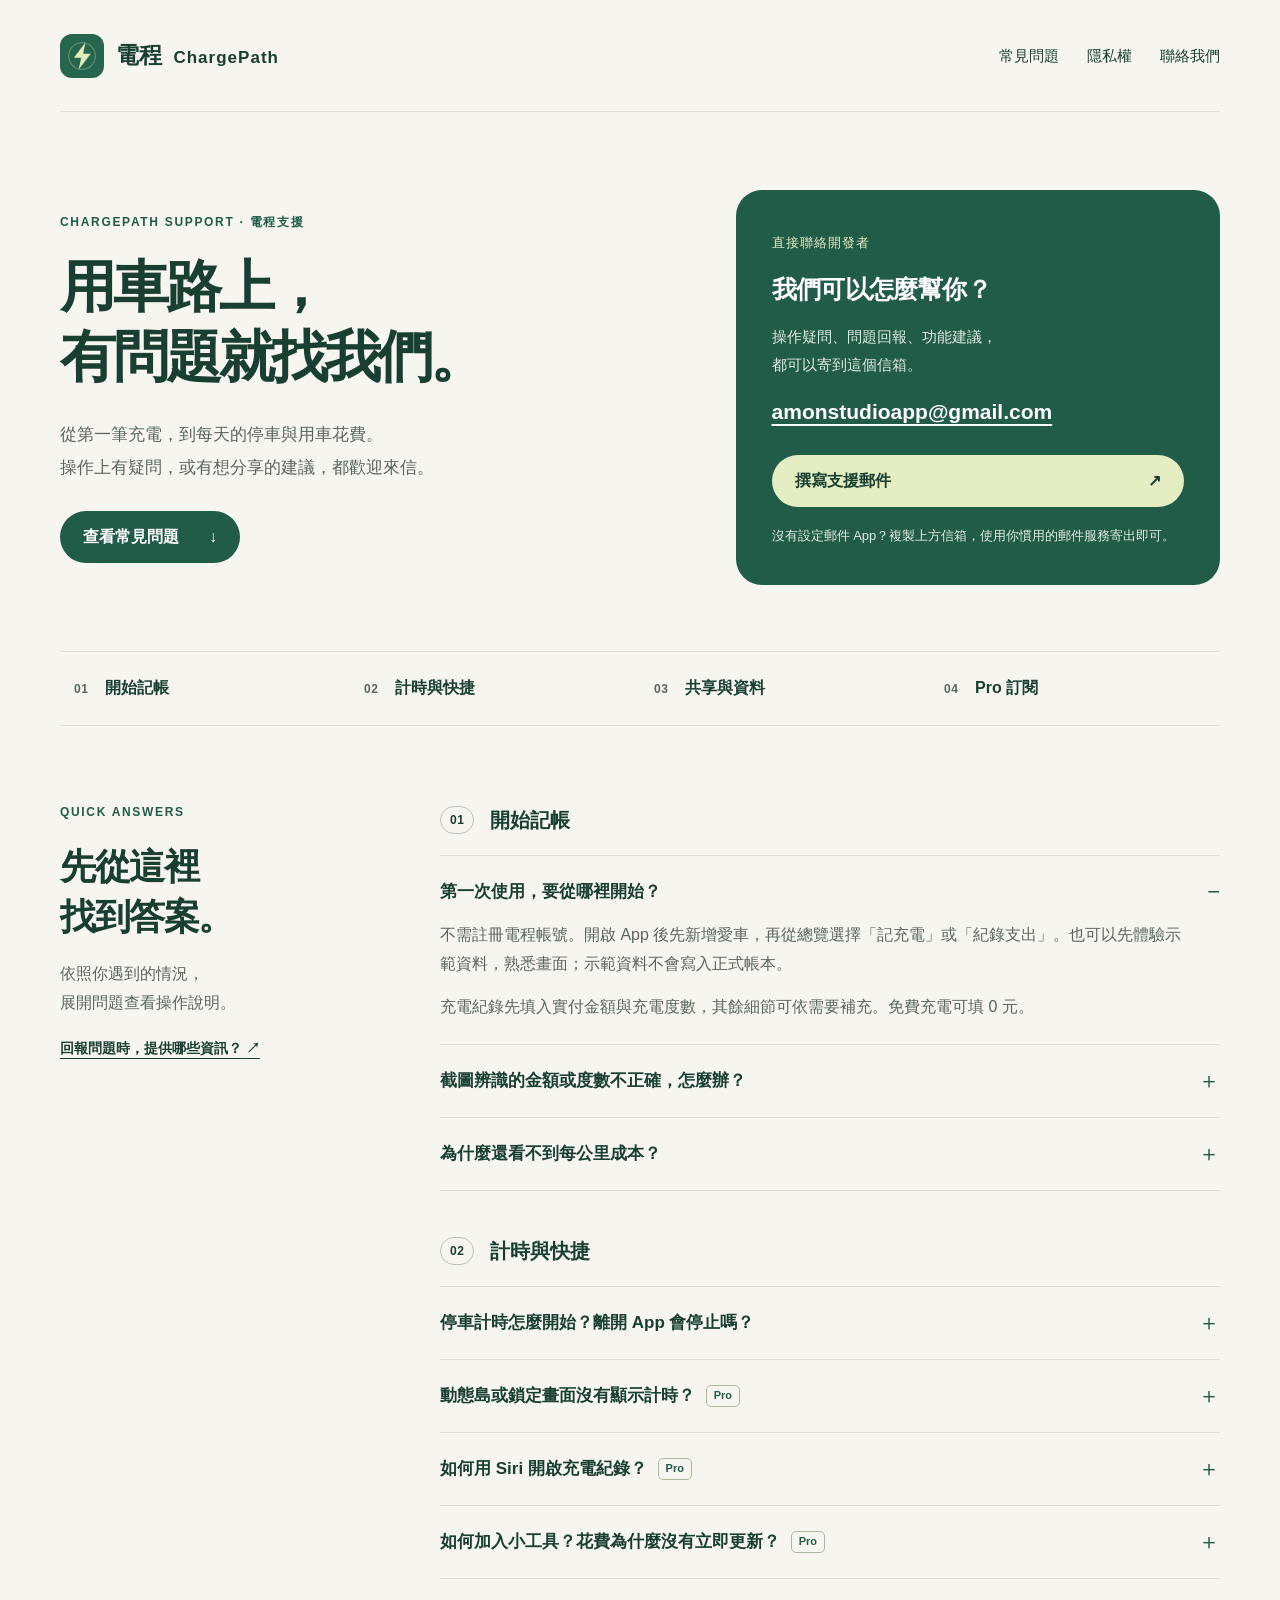
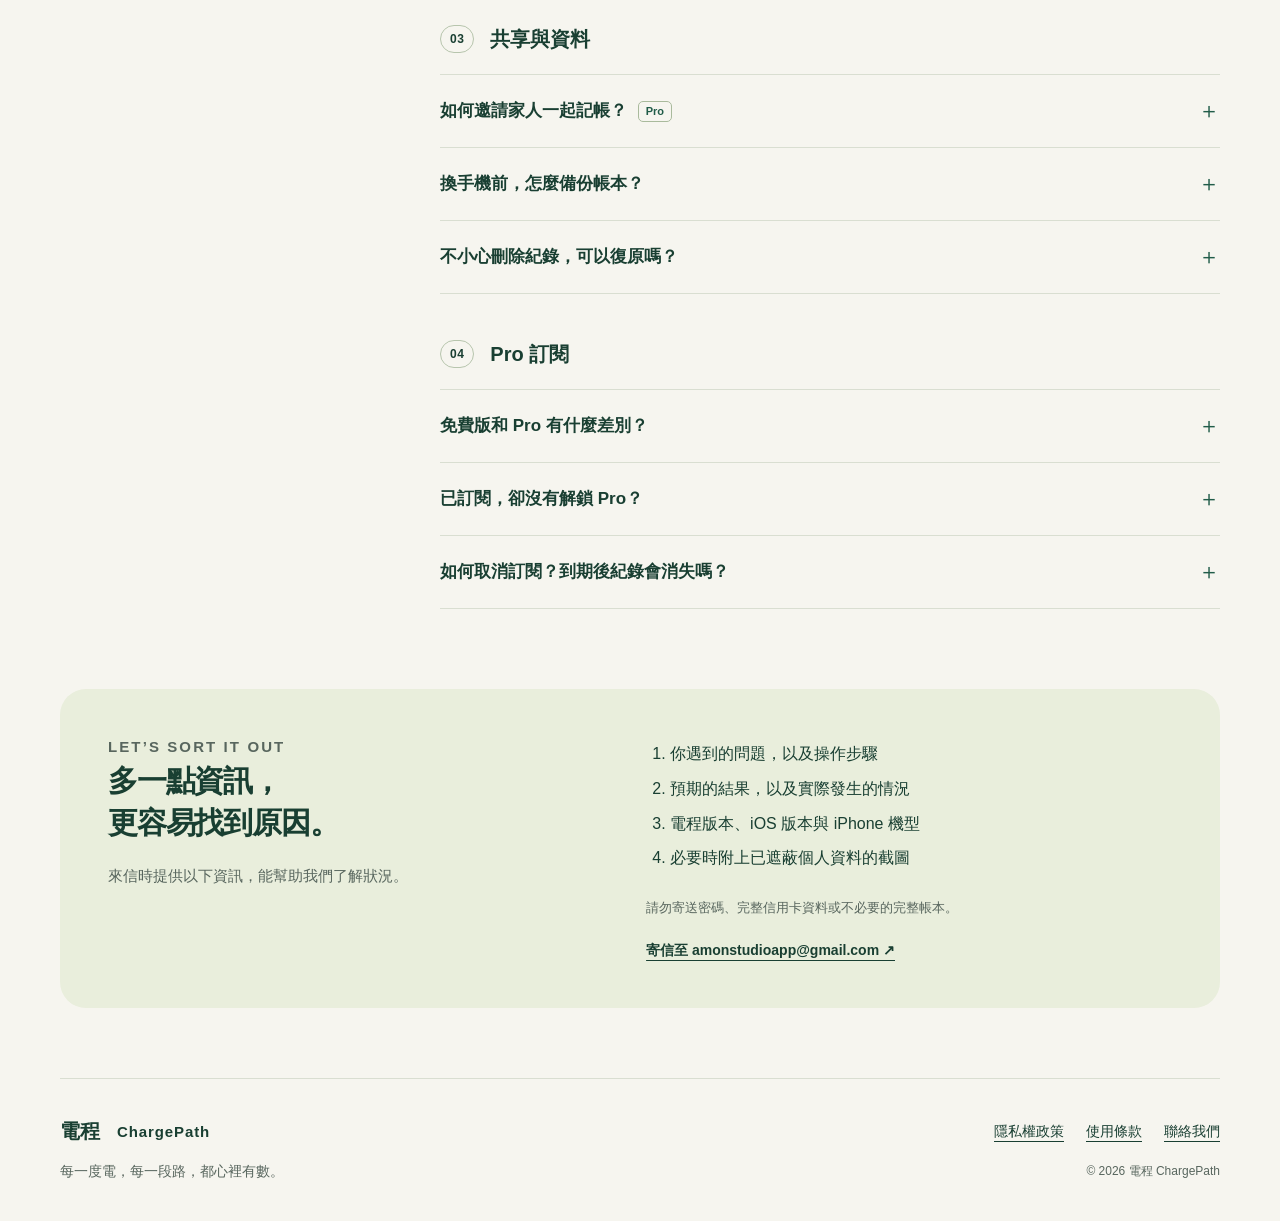
==== index.html @ ec1ba3ce "feat: add ChargePath support and privacy website" ====
<!doctype html>
<html lang="zh-Hant">
<head>
  <meta charset="utf-8">
  <meta name="viewport" content="width=device-width, initial-scale=1">
  <meta name="theme-color" content="#215c49">
  <meta name="description" content="電程 ChargePath 官方支援：充電記帳、停車計時、共同管理、Siri、小工具與 Pro 訂閱的常見問題，以及開發者聯絡方式。">
  <title>電程 ChargePath｜支援與常見問題</title>
  <link rel="icon" href="assets/app-icon.png">
  <link rel="stylesheet" href="styles.css">
</head>
<body>
  <a class="skip" href="#main">跳至主要內容</a>
  <header class="header wrap">
    <a class="brand" href="./" aria-label="電程 ChargePath 支援首頁"><img src="assets/app-icon.png" width="44" height="44" alt=""><span>電程 <span class="wordmark">ChargePath</span></span></a>
    <nav aria-label="主要導覽"><a href="#faq">常見問題</a><a href="privacy.html">隱私權</a><a href="#contact">聯絡我們</a></nav>
  </header>
  <main id="main">
    <section class="hero wrap" aria-labelledby="hero-title">
      <div class="hero-copy">
        <p class="eyebrow">CHARGEPATH SUPPORT · 電程支援</p>
        <h1 id="hero-title">用車路上，<br>有問題就找我們。</h1>
        <p class="intro">從第一筆充電，到每天的停車與用車花費。<br class="desktop-break">操作上有疑問，或有想分享的建議，都歡迎來信。</p>
        <a class="button" href="#faq">查看常見問題 <span aria-hidden="true">↓</span></a>
      </div>
      <aside class="contact-card" id="contact" aria-labelledby="contact-title">
        <span class="small-label">直接聯絡開發者</span>
        <h2 id="contact-title">我們可以怎麼幫你？</h2>
        <p>操作疑問、問題回報、功能建議，<br>都可以寄到這個信箱。</p>
        <a class="email" href="mailto:amonstudioapp@gmail.com">amonstudioapp@gmail.com</a>
        <a class="button light" href="mailto:amonstudioapp@gmail.com?subject=%E9%9B%BB%E7%A8%8B%20ChargePath%EF%BD%9C%E6%94%AF%E6%8F%B4%E8%AB%8B%E6%B1%82">撰寫支援郵件 <span aria-hidden="true">↗</span></a>
        <p class="contact-note">沒有設定郵件 App？複製上方信箱，使用你慣用的郵件服務寄出即可。</p>
      </aside>
    </section>
    <section class="topic-strip wrap" aria-label="快速尋找支援主題">
      <a href="#getting-started"><span>01</span> 開始記帳</a>
      <a href="#timers"><span>02</span> 計時與快捷</a>
      <a href="#data"><span>03</span> 共享與資料</a>
      <a href="#subscription"><span>04</span> Pro 訂閱</a>
    </section>
    <section class="help-layout wrap" id="faq" aria-labelledby="faq-title">
      <div class="help-heading">
        <p class="eyebrow">QUICK ANSWERS</p>
        <h2 id="faq-title">先從這裡<br>找到答案。</h2>
        <p>依照你遇到的情況，<br>展開問題查看操作說明。</p>
        <a class="text-link" href="#report">回報問題時，提供哪些資訊？ <span aria-hidden="true">↗</span></a>
      </div>
      <div class="faq-groups">
        <section class="faq-group" id="getting-started" aria-labelledby="start-title">
          <h3 id="start-title"><span>01</span> 開始記帳</h3>
          <details open><summary>第一次使用，要從哪裡開始？</summary><div class="answer"><p>不需註冊電程帳號。開啟 App 後先新增愛車，再從總覽選擇「記充電」或「紀錄支出」。也可以先體驗示範資料，熟悉畫面；示範資料不會寫入正式帳本。</p><p>充電紀錄先填入實付金額與充電度數，其餘細節可依需要補充。免費充電可填 0 元。</p></div></details>
          <details><summary>截圖辨識的金額或度數不正確，怎麼辦？</summary><div class="answer"><p>請使用清楚、完整，且包含日期、度數與金額的帳單截圖。辨識完成後先核對，再帶入表單；未辨識或不正確的欄位可手動補填、修改。</p><p>截圖辨識在裝置上處理，結果仍需要你確認。若偵測到與帳本不同的幣別，金額會留待手動確認，不會自動換匯。</p></div></details>
          <details><summary>為什麼還看不到每公里成本？</summary><div class="answer"><p>同一台車至少需要兩筆不同時間、有效且遞增的里程讀數。電程以這段里程差，以及起點之後至終點當下的已入帳支出計算成本。</p><p>里程倒退、同時間讀數衝突或距離為零時，會暫停該車計算。請核對里程與日期；這個數值是用車支出成本，並非車輛耗電效率。</p></div></details>
        </section>
        <section class="faq-group" id="timers" aria-labelledby="timer-title">
          <h3 id="timer-title"><span>02</span> 計時與快捷</h3>
          <details><summary>停車計時怎麼開始？離開 App 會停止嗎？</summary><div class="answer"><p>從總覽點選「停車計時」，使用已選定的車輛開始；有多台車且未選定時，先選擇車輛。若已有未結算的停車，會開啟同一筆紀錄。</p><p>返回主畫面或鎖定螢幕不會停止計時。離場時按「停止計時並結算」，確認實付金額後才入帳。費率試算供參考，請以停車場實際收費為準。</p></div></details>
          <details><summary>動態島或鎖定畫面沒有顯示計時？ <span class="badge">Pro</span></summary><div class="answer"><p>請確認 Pro 訂閱有效，並在電程「設定與備份」啟用對應的充電／停車即時動態，也確認 iOS 允許電程使用即時動態。開始計時後，離開 App 或鎖定螢幕查看。</p><p>動態島需支援的 iPhone 機型；顯示及更新受 iOS 管理。即時動態最長顯示 8 小時，之後仍可回到 App 查看與結算原紀錄。停車費試算不保證在背景即時更新。</p><p>充電計時依你操作的開始、結束時間記錄，不會自動偵測車輛是否充飽。</p></div></details>
          <details><summary>如何用 Siri 開啟充電紀錄？ <span class="badge">Pro</span></summary><div class="answer"><p>先開啟電程並新增車輛，確認 Pro 訂閱有效。可對 Siri 說：</p><p class="voice">「用電程新增充電紀錄」</p><p>系統會開啟新增充電表單，由你填入度數與費用，再確認儲存。也可以在「捷徑」App 中查看電程提供的動作。若未顯示，請先重新開啟電程及捷徑，並檢查 Siri 的 App 語言設定。</p></div></details>
          <details><summary>如何加入小工具？花費為什麼沒有立即更新？ <span class="badge">Pro</span></summary><div class="answer"><p>確認 Pro 訂閱有效，安裝並開啟電程一次後，在 iPhone 主畫面長按空白處，選擇加入小工具並搜尋「電程」。</p><p>小工具顯示所有車輛本月已入帳花費與整體預算，未完成草稿不列入。更新由 iOS 排程；若資料尚未更新，可先開啟電程確認紀錄已儲存，再回到主畫面查看。</p></div></details>
        </section>
        <section class="faq-group" id="data" aria-labelledby="data-title">
          <h3 id="data-title"><span>03</span> 共享與資料</h3>
          <details><summary>如何邀請家人一起記帳？ <span class="badge">Pro</span></summary><div class="answer"><p>在車庫選擇車輛，開啟「共同管理」，設定顯示名稱並邀請指定成員。參與者需各自具備有效 Pro 訂閱、登入各自的 iCloud 帳號並安裝電程。</p><p>共享包含所選車輛及相關充電、支出與收據。其他車輛、個人草稿與排程不會一起共享。這是電程的車輛共同管理功能，不等於 Apple 訂閱家人共享。</p><p>App 開啟時會定期同步；離線記錄在恢復連線後再同步。啟用車輛共同管理後，整份帳本的 iCloud 同步與備份會暫停，仍可匯出本機完整備份。</p></div></details>
          <details><summary>換手機前，怎麼備份帳本？</summary><div class="answer"><p>在「設定與備份」匯出完整 JSON 備份，並將檔案存到你能存取的安全位置。換機時使用完整備份還原，可保留帳本及相關附件。</p><p>CSV 適合試算表整理，不是完整換機備份。Pro 另提供 iCloud 同步與雲端備份；使用前請確認 Apple 帳號、網路及 App 內的同步狀態。</p></div></details>
          <details><summary>不小心刪除紀錄，可以復原嗎？</summary><div class="answer"><p>刪除的帳本紀錄會在「最近刪除」保留 30 天，可從設定進入並復原。已永久刪除或超過保留期限的紀錄，無法從最近刪除復原。</p><p>請先備份再移除 App。重新安裝不會自動找回只存在原裝置、且未備份的資料。</p></div></details>
        </section>
        <section class="faq-group" id="subscription" aria-labelledby="pro-title">
          <h3 id="pro-title"><span>04</span> Pro 訂閱</h3>
          <details><summary>免費版和 Pro 有什麼差別？</summary><div class="answer"><p>免費版保留第一台車記帳、本機匯出與還原。Pro 月訂閱與年訂閱解鎖相同功能：多車紀錄、共同管理、Siri 捷徑與小工具、即時動態，以及 iCloud 同步與雲端備份。</p><p>售價與方案以 App 內及 App Store 顯示為準。</p></div></details>
          <details><summary>已訂閱，卻沒有解鎖 Pro？</summary><div class="answer"><p>確認裝置的 App Store 使用原購買訂閱的 Apple 帳號，並確認網路連線。在電程 Pro 頁面選擇「回復購買」，恢復仍有效的訂閱權限。</p><p>若仍無法使用，請來信附上 App 版本、iOS 版本及錯誤畫面。請勿提供 Apple 帳號密碼或完整付款資料。</p></div></details>
          <details><summary>如何取消訂閱？到期後紀錄會消失嗎？</summary><div class="answer"><p>Pro 為自動續訂訂閱。可到 iPhone「設定 → Apple 帳號 → 訂閱項目」管理，或使用下方連結。取消續訂後，在剩餘有效期間仍可使用 Pro。</p><p>訂閱到期不會刪除本機帳本，既有資料仍可查看、匯出與還原；多車新增紀錄及其他 Pro 功能會暫停。</p><p><a href="https://apps.apple.com/account/subscriptions">管理 Apple 訂閱 ↗</a> · <a href="https://reportaproblem.apple.com/">向 Apple 提出退款申請 ↗</a></p><p>退款由 Apple 審核與處理。</p></div></details>
        </section>
      </div>
    </section>
    <section class="report wrap" id="report" aria-labelledby="report-title">
      <div><p class="eyebrow">LET’S SORT IT OUT</p><h2 id="report-title">多一點資訊，<br>更容易找到原因。</h2><p>來信時提供以下資訊，能幫助我們了解狀況。</p></div>
      <div><ol><li>你遇到的問題，以及操作步驟</li><li>預期的結果，以及實際發生的情況</li><li>電程版本、iOS 版本與 iPhone 機型</li><li>必要時附上已遮蔽個人資料的截圖</li></ol><p class="muted">請勿寄送密碼、完整信用卡資料或不必要的完整帳本。</p><a class="text-link" href="mailto:amonstudioapp@gmail.com">寄信至 amonstudioapp@gmail.com ↗</a></div>
    </section>
  </main>
  <footer class="footer wrap"><a class="brand" href="./">電程 <span class="wordmark">ChargePath</span></a><p>每一度電，每一段路，都心裡有數。</p><div><a href="privacy.html">隱私權政策</a><a href="https://www.apple.com/legal/internet-services/itunes/dev/stdeula/">使用條款</a><a href="mailto:amonstudioapp@gmail.com">聯絡我們</a></div><small>© 2026 電程 ChargePath</small></footer>
</body>
</html>
---- styles.css ----
:root{--paper:#f6f5ef;--white:#fffefa;--ink:#193f32;--green:#215c49;--muted:#58665e;--lime:#e5edc3;--line:#d9ded1;--radius:26px;color-scheme:light;font-family:-apple-system,BlinkMacSystemFont,"PingFang TC","Noto Sans TC","Microsoft JhengHei",sans-serif;color:var(--ink);background:var(--paper);font-size:16px;line-height:1.8}
*{box-sizing:border-box}html{scroll-behavior:smooth;scroll-padding-top:32px}body{margin:0}a{color:inherit;text-underline-offset:5px}a:hover{text-decoration-thickness:2px}a:focus-visible,summary:focus-visible{outline:3px solid #967000;outline-offset:5px;border-radius:4px}img{max-width:100%;height:auto}.wrap{width:min(1160px,calc(100% - 80px));margin-inline:auto}.skip{position:absolute;left:16px;top:-100px;padding:10px 18px;background:var(--ink);color:white;z-index:5}.skip:focus{top:10px}.header{display:flex;align-items:center;justify-content:space-between;gap:24px;min-height:112px;border-bottom:1px solid var(--line)}.brand{display:flex;align-items:center;gap:12px;font-size:23px;font-weight:750;text-decoration:none}.brand img{border-radius:12px}.wordmark{font-size:17px;letter-spacing:.06em;margin-left:5px}.header nav{display:flex;gap:28px;font-size:15px}.header nav a{text-decoration:none}.header nav a:hover{text-decoration:underline}.hero{display:grid;grid-template-columns:1.25fr 1fr;gap:70px;padding-top:78px;padding-bottom:66px;align-items:center}.eyebrow{font-size:12px;font-weight:750;letter-spacing:.14em;margin:0 0 18px;color:var(--green)}h1,h2,h3,p{margin-top:0}h1{font-size:clamp(40px,4.4vw,60px);letter-spacing:-.055em;line-height:1.25;margin-bottom:25px;font-weight:800}.intro{font-size:17px;line-height:1.95;color:var(--muted);margin-bottom:27px}.button{display:inline-flex;align-items:center;justify-content:space-between;gap:30px;min-height:52px;padding:11px 23px;border-radius:100px;background:var(--green);color:white;text-decoration:none;font-weight:650}.button:hover{background:#163f31}.button.light{background:var(--lime);color:var(--ink);width:100%;margin-top:24px}.button.light:hover{background:#f1f5df}.contact-card{background:var(--green);color:white;border-radius:var(--radius);padding:38px 36px;position:relative}.small-label{display:inline-block;color:var(--lime);font-size:13px;letter-spacing:.08em;margin-bottom:17px}.contact-card h2{font-size:25px;letter-spacing:-.025em;margin-bottom:14px;line-height:1.5}.contact-card p{color:#e3ebe1;line-height:1.85;font-size:15px}.email{font-size:clamp(16px,1.8vw,21px);font-weight:650;overflow-wrap:anywhere}.contact-card .contact-note{font-size:13px;line-height:1.7;margin:18px 0 0;color:#e3ebe1}.topic-strip{display:grid;grid-template-columns:repeat(4,1fr);border-block:1px solid var(--line)}.topic-strip a{padding:22px 14px;text-decoration:none;font-size:16px;font-weight:650}.topic-strip a:hover{background:#eaeddc}.topic-strip span{font-size:12px;letter-spacing:.05em;margin-right:12px;color:var(--muted)}.help-layout{display:grid;grid-template-columns:300px 1fr;gap:80px;padding-top:76px;padding-bottom:80px}.help-heading{align-self:start;position:sticky;top:35px}.help-heading h2,.report h2{font-size:36px;line-height:1.4;letter-spacing:-.04em;margin-bottom:18px}.help-heading p:not(.eyebrow){color:var(--muted)}.text-link{font-size:14px;font-weight:650}.faq-group{scroll-margin-top:32px;margin-bottom:42px}.faq-group:last-child{margin-bottom:0}.faq-group h3{display:flex;align-items:center;gap:16px;font-size:20px;margin-bottom:17px}.faq-group h3>span{font-size:12px;border:1px solid #b7c5ad;border-radius:100px;padding:0 9px;line-height:26px;letter-spacing:.04em}details{border-top:1px solid var(--line)}details:last-child{border-bottom:1px solid var(--line)}summary{position:relative;cursor:pointer;list-style:none;padding:22px 38px 22px 0;font-weight:650;font-size:17px;line-height:1.65}summary::-webkit-details-marker{display:none}summary::after{content:"＋";position:absolute;right:0;top:22px;font-size:22px;font-weight:400;color:var(--green);line-height:1.3}details[open]>summary::after{content:"−"}details[open]>summary{padding-bottom:15px}.answer{padding:0 24px 22px 0;font-size:16px;color:var(--muted)}.answer p{margin-bottom:14px}.answer p:last-child{margin-bottom:0}.answer a{color:var(--green)}.badge{display:inline-block;vertical-align:middle;font-size:11px;font-weight:750;line-height:1.6;padding:1px 7px;border:1px solid #a9ba9c;border-radius:5px;margin-left:6px;color:var(--green)}.voice{color:var(--green);font-weight:700;background:var(--lime);padding:12px 18px;border-radius:12px}.report{background:#e9eedc;border-radius:var(--radius);padding:44px 48px;display:grid;grid-template-columns:1fr 1.1fr;gap:60px;margin-bottom:70px}.report h2{font-size:30px}.report p{font-size:15px;color:var(--muted);margin-bottom:0}.report ol{margin:4px 0 20px;padding-left:24px}.report li{padding:3px 0}.report .muted{font-size:13px;margin-bottom:16px}.footer{border-top:1px solid var(--line);padding-top:34px;padding-bottom:36px;display:grid;grid-template-columns:1fr auto;align-items:center;gap:10px 24px}.footer .brand{font-size:20px}.footer .wordmark{font-size:15px}.footer p{grid-row:2;font-size:14px;color:var(--muted);margin:0}.footer div{grid-column:2;grid-row:1;display:flex;gap:22px;font-size:14px}.footer small{grid-column:2;grid-row:2;text-align:right;color:var(--muted);font-size:12px}.policy{max-width:820px;padding-top:58px;padding-bottom:70px}.policy h1{font-size:44px;margin-bottom:16px}.policy .lead{font-size:19px}.policy h2{font-size:23px;margin:36px 0 12px}.policy p{color:var(--muted);margin-bottom:14px}.policy a{color:var(--green)}.policy .policy-note{padding:22px 26px;border-radius:18px;background:#e9eedc;margin:28px 0}.policy .back{display:inline-block;margin-bottom:30px;font-size:14px}
.contact-card a:focus-visible{outline-color:var(--lime)}
@media(min-width:1500px){.hero{padding-top:95px;padding-bottom:85px}}
@media(max-width:960px){.wrap{width:calc(100% - 48px)}.hero{gap:30px;grid-template-columns:1.1fr 1fr;padding-top:50px}.contact-card{padding:30px 25px}.help-layout{grid-template-columns:230px 1fr;gap:32px}.report{gap:30px;padding:32px}.header nav{gap:20px}.wordmark{font-size:15px}.help-heading h2{font-size:30px}}
@media(max-width:700px){.wrap{width:calc(100% - 40px)}.header{min-height:100px;align-items:flex-start;justify-content:center;flex-direction:column;gap:13px;padding-block:20px}.brand{font-size:22px}.brand img{width:36px;height:36px}.header nav{width:100%;justify-content:space-between;gap:15px;font-size:14px}.hero{grid-template-columns:1fr;gap:30px;padding-top:36px;padding-bottom:35px}h1{font-size:43px}.eyebrow{font-size:11px;letter-spacing:.11em}.intro{font-size:16px}.desktop-break{display:none}.contact-card{padding:28px}.contact-card h2{font-size:25px}.email{font-size:20px}.topic-strip{grid-template-columns:1fr 1fr}.topic-strip a{padding:16px 7px;font-size:14px}.topic-strip a:nth-child(-n+2){border-bottom:1px solid var(--line)}.topic-strip span{margin-right:8px}.help-layout{grid-template-columns:1fr;gap:30px;padding-top:42px;padding-bottom:35px}.help-heading{position:static}.help-heading h2 br{display:none}.help-heading h2{font-size:30px;margin-bottom:12px}.help-heading p br{display:none}.help-heading p:not(.eyebrow){margin-bottom:10px}.faq-group{margin-bottom:30px}summary{font-size:16px;padding-block:19px}.answer{padding-right:5px}.report{grid-template-columns:1fr;gap:18px;padding:26px;margin-bottom:36px}.report h2{font-size:28px}.report h2 br{display:none}.footer{grid-template-columns:1fr;gap:14px}.footer p,.footer div,.footer small{grid-column:1;grid-row:auto;text-align:left}.footer div{flex-wrap:wrap;gap:14px 22px}.policy{padding-top:32px;padding-bottom:40px}.policy h1{font-size:36px}}
@media(prefers-reduced-motion:reduce){html{scroll-behavior:auto}}
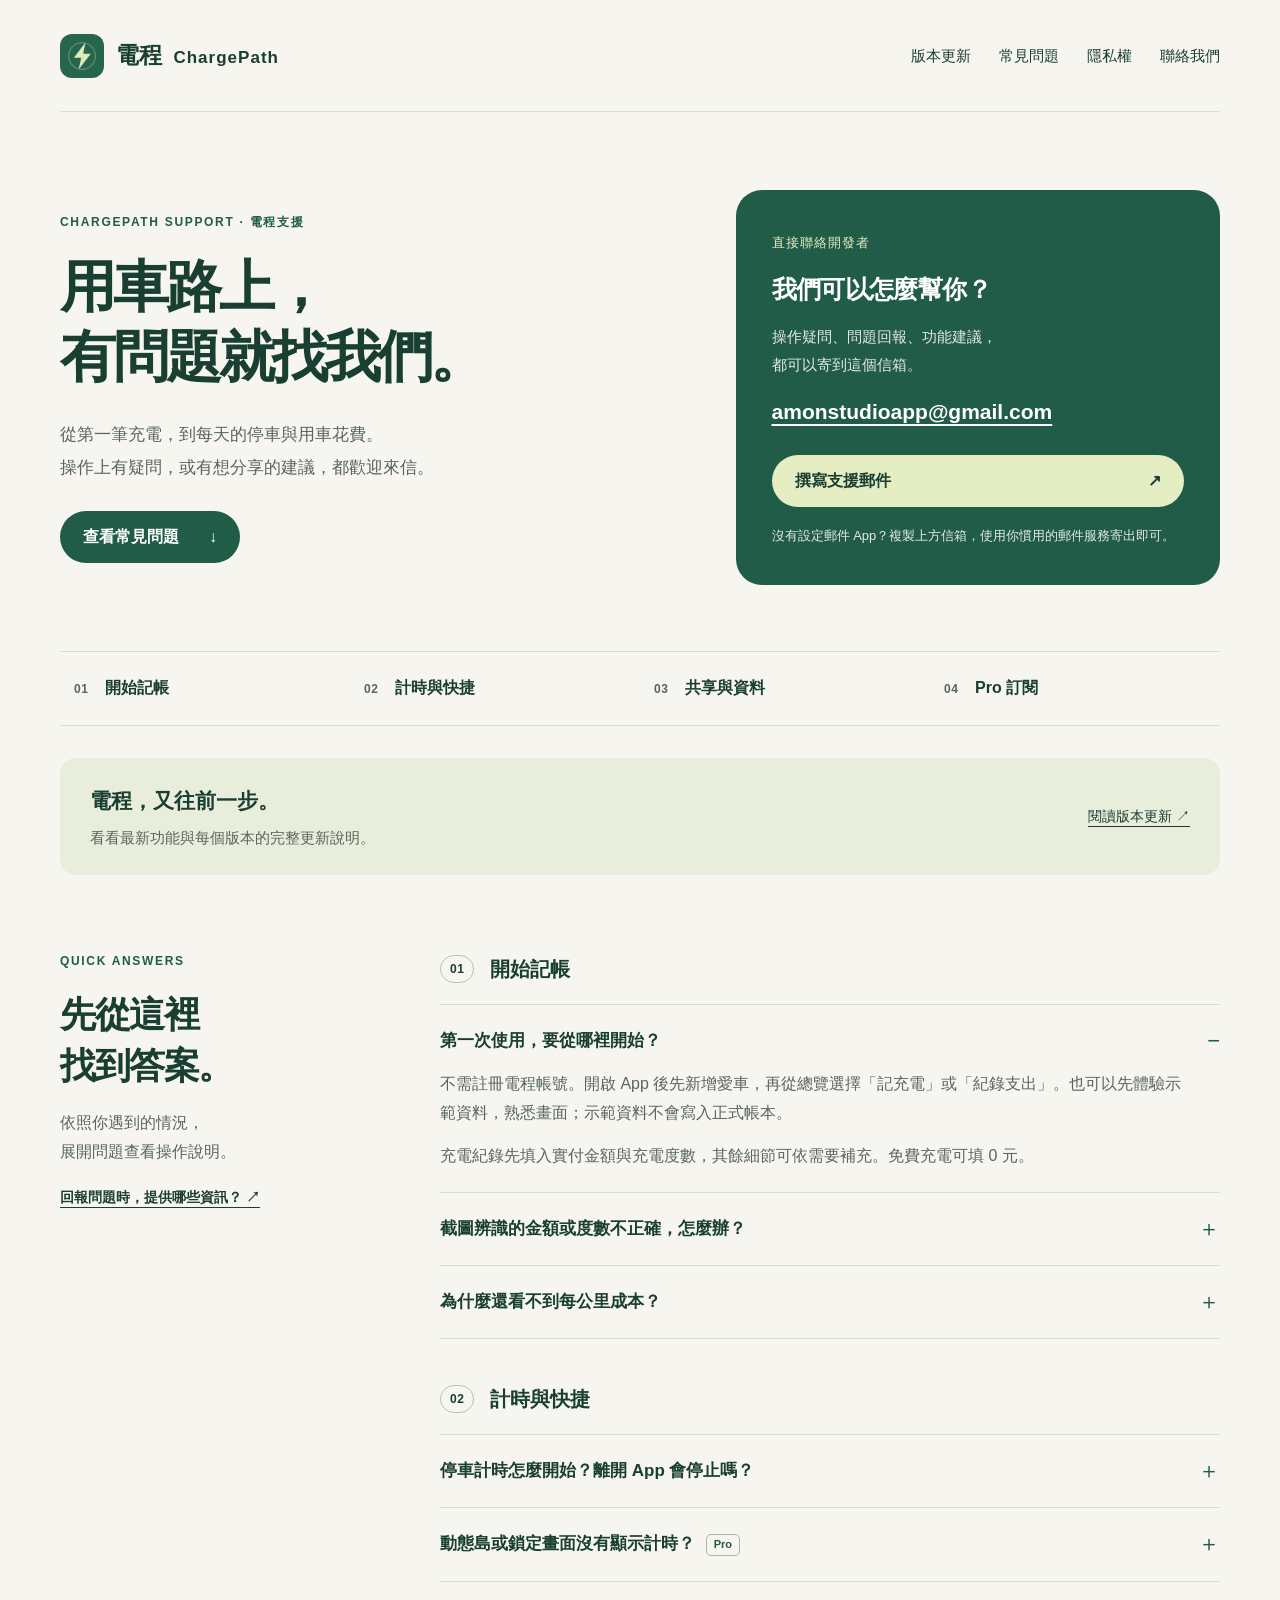
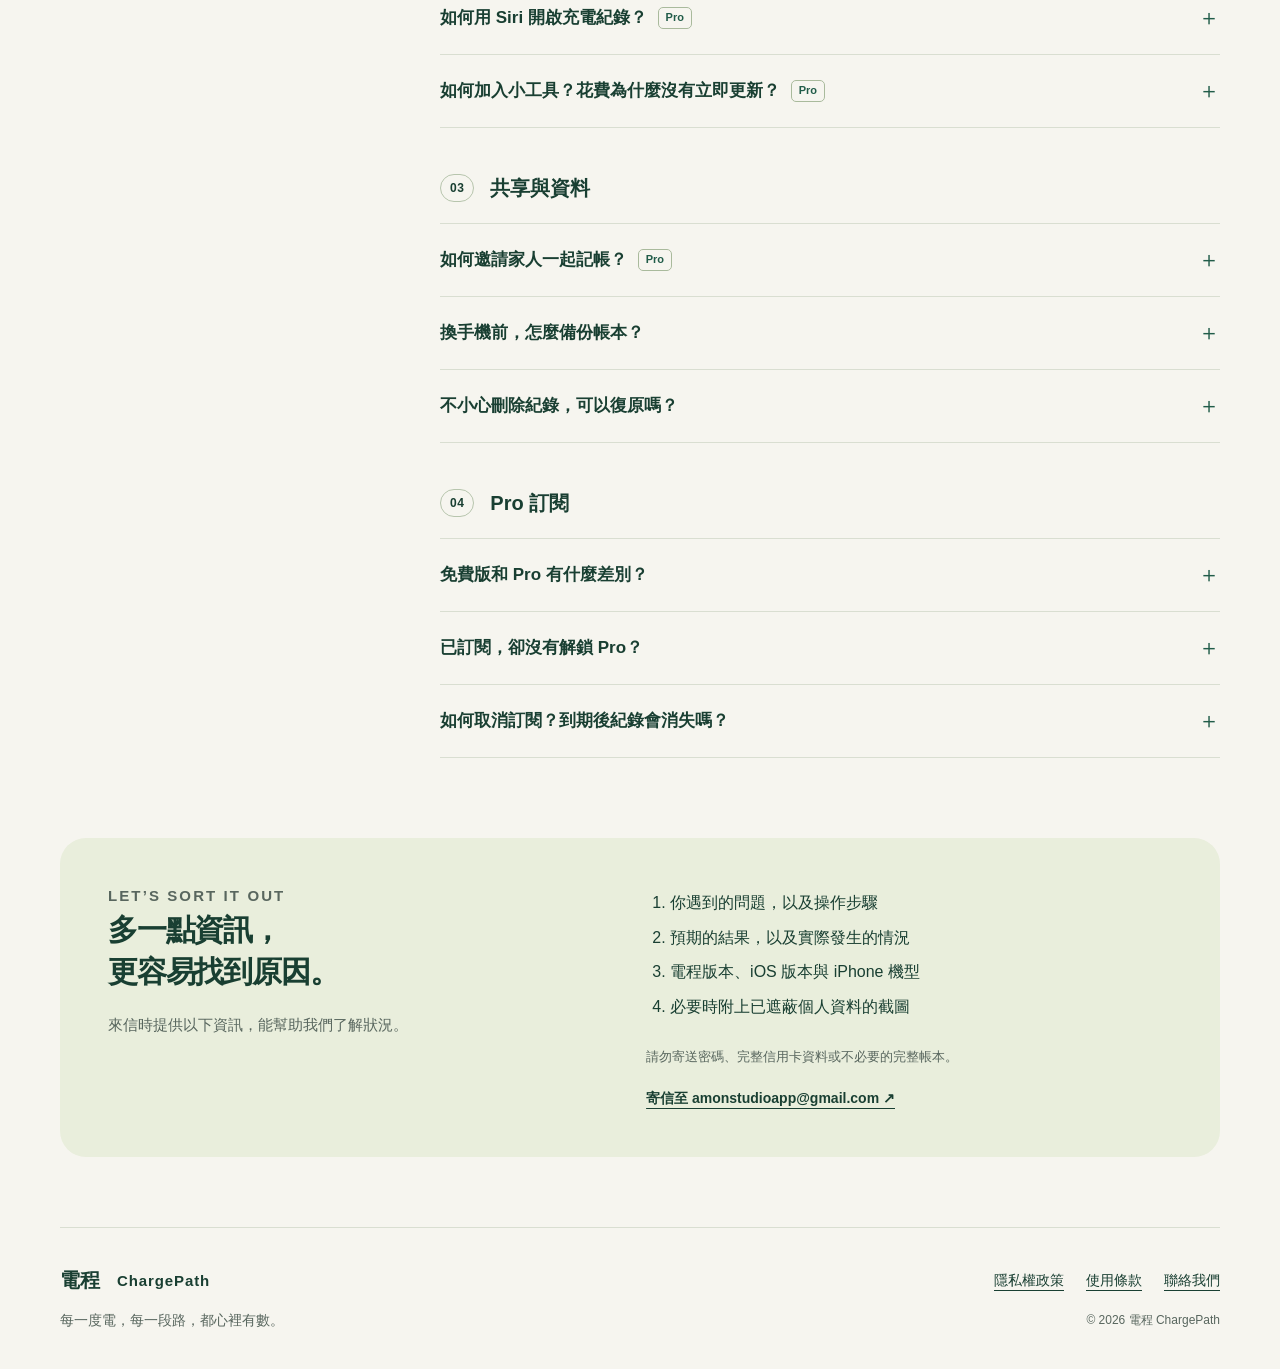
==== commit 63997c1b: "feat: publish versioned ChargePath updates with App Store sync" ====
--- a/index.html
+++ b/index.html
@@ -8,12 +8,13 @@
   <title>電程 ChargePath｜支援與常見問題</title>
   <link rel="icon" href="assets/app-icon.png">
   <link rel="stylesheet" href="styles.css">
+  <link rel="stylesheet" href="updates.css">
 </head>
 <body>
   <a class="skip" href="#main">跳至主要內容</a>
   <header class="header wrap">
     <a class="brand" href="./" aria-label="電程 ChargePath 支援首頁"><img src="assets/app-icon.png" width="44" height="44" alt=""><span>電程 <span class="wordmark">ChargePath</span></span></a>
-    <nav aria-label="主要導覽"><a href="#faq">常見問題</a><a href="privacy.html">隱私權</a><a href="#contact">聯絡我們</a></nav>
+    <nav aria-label="主要導覽"><a href="updates/">版本更新</a><a href="#faq">常見問題</a><a href="privacy.html">隱私權</a><a href="#contact">聯絡我們</a></nav>
   </header>
   <main id="main">
     <section class="hero wrap" aria-labelledby="hero-title">
@@ -38,6 +39,7 @@
       <a href="#data"><span>03</span> 共享與資料</a>
       <a href="#subscription"><span>04</span> Pro 訂閱</a>
     </section>
+    <aside class="updates-teaser wrap"><div><h2>電程，又往前一步。</h2><p>看看最新功能與每個版本的完整更新說明。</p></div><a href="updates/">閱讀版本更新 ↗</a></aside>
     <section class="help-layout wrap" id="faq" aria-labelledby="faq-title">
       <div class="help-heading">
         <p class="eyebrow">QUICK ANSWERS</p>
--- a/updates.css
+++ b/updates.css
@@ -0,0 +1,112 @@
+.updates-page { --display: "Songti TC", "Noto Serif TC", "PMingLiU", serif; }
+.updates-page .header nav a[aria-current="page"] { color: var(--green); text-decoration: underline; text-decoration-thickness: 2px; text-underline-offset: 9px; }
+.journal-intro { display: grid; grid-template-columns: 1.4fr 1fr; gap: 80px; align-items: end; padding: 84px 0 68px; }
+.journal-intro h1 { font-family: var(--display); font-size: clamp(42px, 5vw, 68px); font-weight: 600; line-height: 1.4; letter-spacing: .035em; margin: 0; }
+.journal-letter { padding: 0 0 9px 36px; border-left: 1px solid var(--line); color: var(--muted); font-size: 16px; }
+.journal-letter p { margin-bottom: 13px; }
+.journal-letter .text-link { display: inline-block; margin-top: 12px; color: var(--green); }
+.latest-release { display: grid; grid-template-columns: 35% 65%; border: 1px solid var(--line); border-radius: 4px; overflow: hidden; background: var(--white); }
+.release-edition { position: relative; isolation: isolate; overflow: hidden; display: flex; flex-direction: column; justify-content: space-between; min-height: 330px; padding: 30px 36px; background: var(--green); color: var(--white); }
+.release-edition::before, .release-edition::after { content: ""; position: absolute; width: 330px; height: 330px; border: 1px solid #ffffff24; border-radius: 50%; right: -175px; top: -160px; z-index: -1; }
+.release-edition::after { width: 440px; height: 440px; right: -230px; top: -215px; }
+.edition-label { align-self: flex-start; border: 1px solid #bcd0b780; border-radius: 99px; padding: 3px 13px; color: var(--lime); font-size: 12px; letter-spacing: .08em; }
+.edition-caption { display: block; font-size: 11px; letter-spacing: .22em; color: var(--lime); }
+.edition-number { font-size: clamp(46px, 6vw, 76px); font-weight: 300; letter-spacing: -.04em; line-height: 1.15; margin: 12px 0; overflow-wrap: anywhere; }
+.edition-date { font-size: 13px; color: #e3ebe1; }
+.latest-copy { padding: 44px 50px; align-self: center; }
+.latest-copy h2 { font-family: var(--display); font-weight: 600; font-size: clamp(26px, 2.8vw, 36px); line-height: 1.6; letter-spacing: .02em; margin-bottom: 15px; }
+.latest-summary { color: var(--muted); font-size: 16px; margin-bottom: 26px; }
+.latest-copy .button { font-size: 14px; }
+.highlights { display: grid; grid-template-columns: repeat(3, minmax(0, 1fr)); gap: 36px; }
+.highlights:empty { display: none; }
+.latest-highlights { padding: 37px 0 46px; }
+.highlight { min-width: 0; }
+.highlight-number { font-size: 12px; color: var(--green); letter-spacing: .08em; display: block; margin-bottom: 12px; }
+.highlight h3 { font-size: 18px; font-weight: 650; margin-bottom: 9px; }
+.highlight p { font-size: 15px; line-height: 1.85; color: var(--muted); margin: 0; }
+.release-archive { padding-top: 36px; }
+.section-heading { display: flex; gap: 20px; justify-content: space-between; align-items: center; padding-bottom: 26px; }
+.section-heading h2 { font-family: var(--display); font-size: 29px; font-weight: 600; letter-spacing: .03em; margin: 0; }
+.feed-link { font-size: 13px; color: var(--muted); white-space: nowrap; }
+.release-row { display: grid; grid-template-columns: 155px 1fr 108px; gap: 32px; align-items: start; border-top: 1px solid var(--line); padding: 30px 0; }
+.release-row:last-child { border-bottom: 1px solid var(--line); }
+.release-stamp { display: flex; flex-direction: column; gap: 9px; padding-top: 4px; }
+.version { font-size: 12px; font-weight: 700; letter-spacing: .065em; color: var(--green); }
+.release-stamp time { font-size: 12px; color: var(--muted); }
+.release-row h2 { font-size: 20px; line-height: 1.6; margin-bottom: 10px; font-weight: 600; }
+.release-row h2 a { text-decoration: none; }
+.release-row h2 a:hover { text-decoration: underline; }
+.release-row p { font-size: 15px; color: var(--muted); margin: 0; }
+.read-release { font-size: 13px; padding-top: 6px; white-space: nowrap; }
+.feedback-note { margin: 72px 0 65px; padding: 37px 0; border-top: 1px solid var(--line); }
+.feedback-note .eyebrow { margin-bottom: 13px; }
+.feedback-note h2 { font-family: var(--display); font-size: clamp(23px, 3vw, 31px); font-weight: 600; letter-spacing: .025em; margin-bottom: 13px; }
+.feedback-note p:last-child { font-size: 15px; color: var(--muted); margin: 0; }
+.feedback-note a { display: inline-block; margin-left: 10px; color: var(--green); }
+.back-to-journal { display: inline-block; margin-top: 36px; font-size: 14px; color: var(--muted); }
+.detail-hero { padding: 48px 0 45px; max-width: 910px; }
+.detail-meta { display: flex; flex-wrap: wrap; gap: 14px 28px; align-items: center; margin-bottom: 24px; font-size: 13px; color: var(--muted); }
+.detail-hero h1 { font-family: var(--display); font-size: clamp(33px, 4.4vw, 55px); font-weight: 600; line-height: 1.5; letter-spacing: .025em; margin-bottom: 23px; text-wrap: balance; }
+.detail-summary { font-size: 18px; color: var(--muted); max-width: 800px; margin: 0; }
+.detail-highlights { border-block: 1px solid var(--line); padding: 30px 0 34px; }
+.release-body { display: grid; grid-template-columns: 280px 1fr; gap: 70px; padding: 64px 0 34px; }
+.release-aside { align-self: start; position: sticky; top: 30px; }
+.release-aside h2 { font-family: var(--display); font-size: 27px; line-height: 1.5; font-weight: 600; margin-bottom: 16px; }
+.release-aside p:not(.eyebrow) { color: var(--muted); font-size: 15px; }
+.release-content { min-width: 0; }
+.release-section { margin-bottom: 36px; }
+.release-section h2 { font-size: 22px; padding-bottom: 16px; border-bottom: 1px solid var(--line); margin-bottom: 18px; }
+.release-section ul { padding-left: 22px; margin: 0; }
+.release-section li { padding: 0 0 15px 4px; line-height: 1.95; overflow-wrap: anywhere; }
+.release-section li::marker { color: #739779; }
+.source-note { font-size: 13px; color: var(--muted); }
+.source-note p { margin: 0; }
+.source-note:empty { display: none; }
+.version-navigation { display: flex; flex-wrap: wrap; justify-content: space-between; gap: 20px; padding: 25px 0; border-block: 1px solid var(--line); font-size: 14px; }
+.version-navigation:empty { display: none; }
+.updates-teaser { display: flex; align-items: center; justify-content: space-between; gap: 22px; padding: 24px 30px; margin-top: 32px; background: #e9eedc; border-radius: 16px; }
+.updates-teaser h2 { margin: 0 0 4px; font-size: 21px; }
+.updates-teaser p { margin: 0; font-size: 15px; color: var(--muted); }
+.updates-teaser a { font-size: 14px; white-space: nowrap; }
+@media (max-width: 960px) {
+  .journal-intro { gap: 35px; padding-top: 58px; }
+  .journal-letter { padding-left: 25px; }
+  .latest-copy { padding: 34px; }
+  .release-edition { padding: 26px; }
+  .release-body { grid-template-columns: 220px 1fr; gap: 35px; }
+  .release-row { grid-template-columns: 132px 1fr; gap: 24px; }
+  .read-release { grid-column: 2; padding-top: 0; }
+}
+@media (max-width: 700px) {
+  .journal-intro { grid-template-columns: 1fr; gap: 27px; padding: 42px 0 34px; }
+  .journal-intro h1 { font-size: clamp(34px, 8.9vw, 47px); }
+  .journal-letter { padding: 0 0 0 18px; font-size: 15px; }
+  .journal-letter p { margin-bottom: 7px; }
+  .latest-release { grid-template-columns: 1fr; }
+  .release-edition { min-height: 200px; padding: 24px; }
+  .edition-number { font-size: 60px; margin-block: 8px; }
+  .edition-caption { display: none; }
+  .latest-copy { padding: 28px 24px; }
+  .latest-copy h2 { font-size: 27px; }
+  .latest-copy .eyebrow { margin-bottom: 12px; }
+  .highlights { grid-template-columns: 1fr; gap: 25px; }
+  .latest-highlights { padding: 28px 0; }
+  .highlight-number { margin-bottom: 6px; }
+  .release-archive { padding-top: 23px; }
+  .section-heading h2 { font-size: 24px; }
+  .release-row { grid-template-columns: 1fr; gap: 14px; padding: 25px 0; }
+  .release-stamp { flex-direction: row; flex-wrap: wrap; align-items: center; gap: 15px; }
+  .read-release { grid-column: 1; }
+  .release-row h2 { font-size: 19px; }
+  .feedback-note { margin: 45px 0 25px; padding-top: 30px; }
+  .feedback-note a { margin: 8px 0 0; display: block; }
+  .detail-hero { padding: 30px 0 32px; }
+  .detail-summary { font-size: 16px; }
+  .detail-meta { margin-bottom: 17px; }
+  .detail-highlights { padding-block: 26px; }
+  .release-body { grid-template-columns: 1fr; gap: 32px; padding-top: 35px; }
+  .release-aside { position: static; }
+  .release-aside p:not(.eyebrow) { display: none; }
+  .release-section h2 { font-size: 21px; }
+  .updates-teaser { align-items: flex-start; flex-direction: column; padding: 23px; }
+}
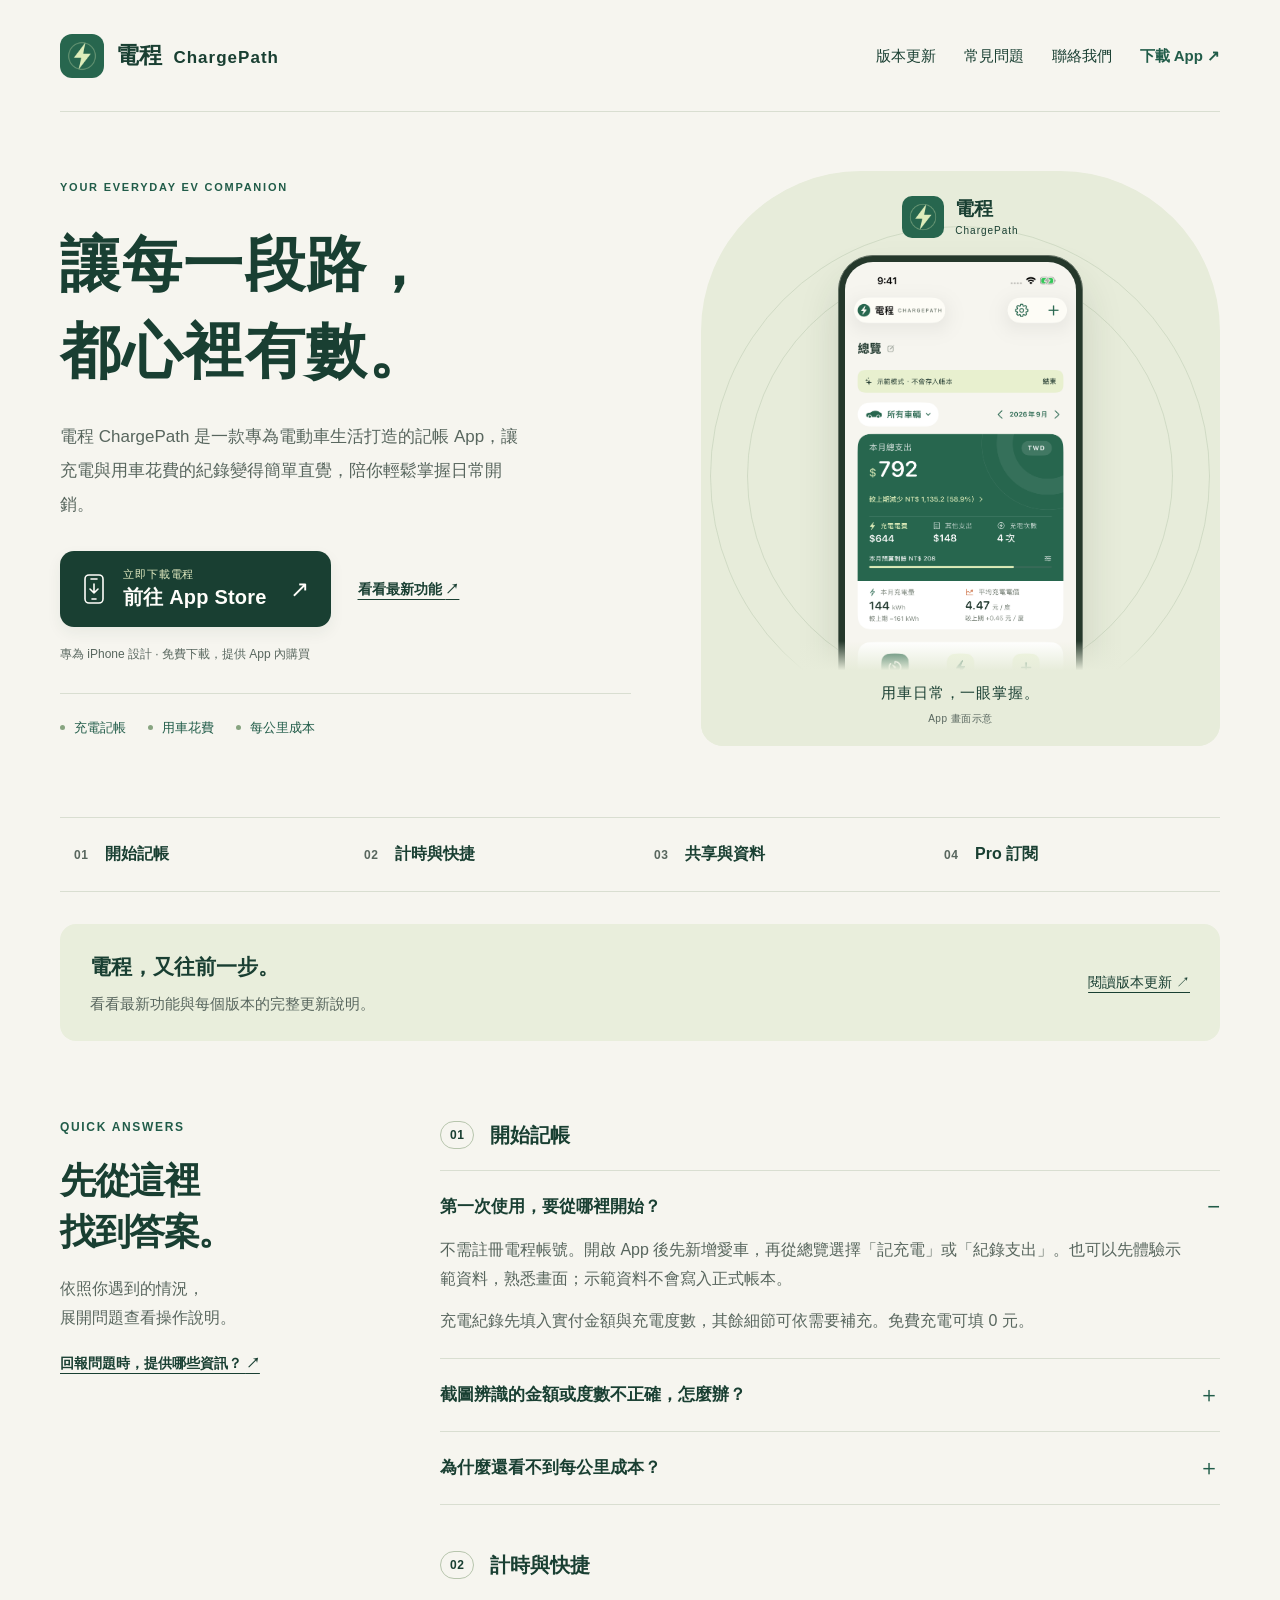
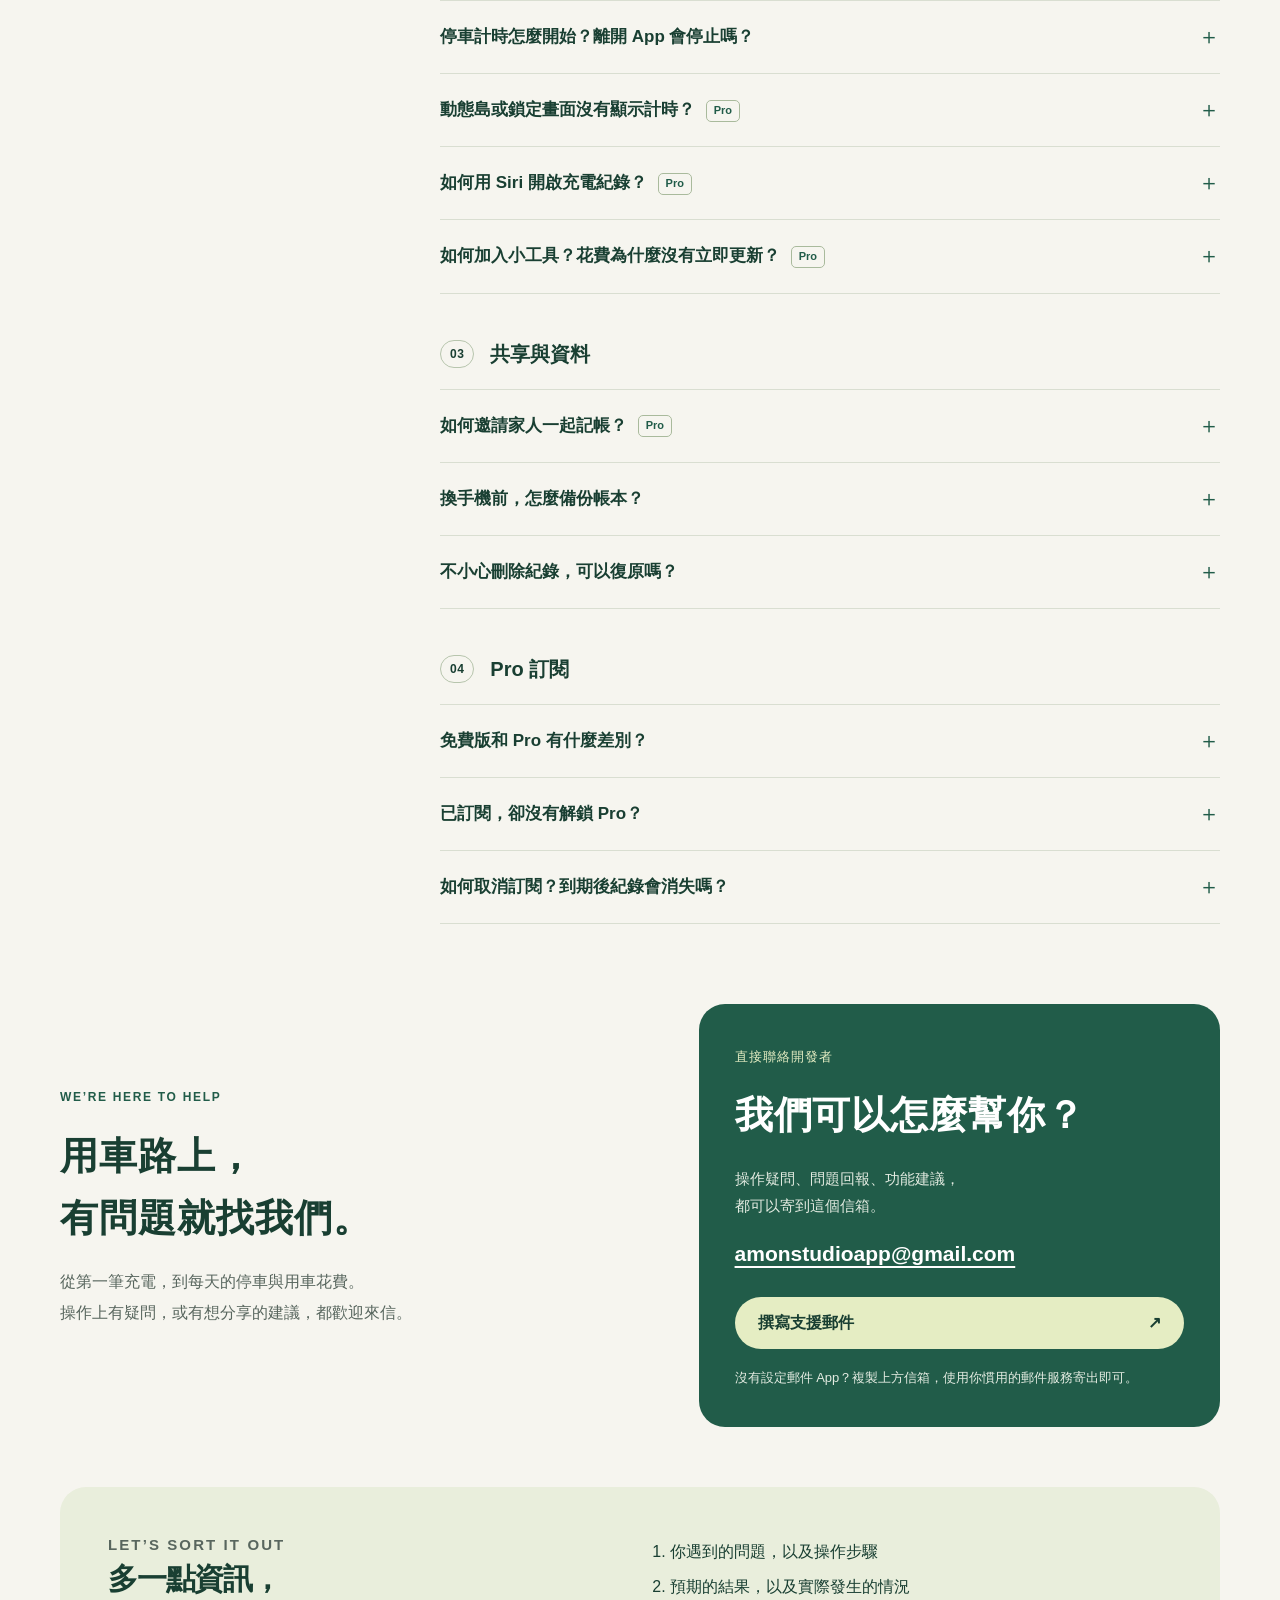
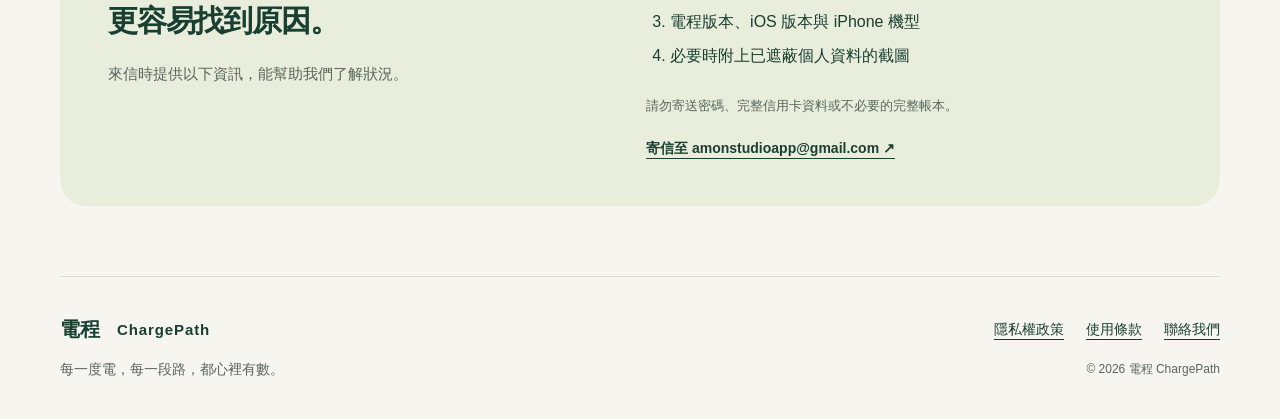
==== commit deb6d293: "feat: add ChargePath download hero to homepage" ====
--- a/index.html
+++ b/index.html
@@ -4,34 +4,47 @@
   <meta charset="utf-8">
   <meta name="viewport" content="width=device-width, initial-scale=1">
   <meta name="theme-color" content="#215c49">
-  <meta name="description" content="電程 ChargePath 官方支援：充電記帳、停車計時、共同管理、Siri、小工具與 Pro 訂閱的常見問題，以及開發者聯絡方式。">
-  <title>電程 ChargePath｜支援與常見問題</title>
+  <meta name="description" content="電程 ChargePath，專為電動車生活打造的記帳 App。輕鬆記錄充電與用車花費，前往 App Store 下載，讓每一段路都心裡有數。">
+  <title>電程 ChargePath｜電動車生活的隨身帳本</title>
+  <meta property="og:title" content="電程 ChargePath｜電動車生活的隨身帳本">
+  <meta property="og:description" content="記錄充電與用車花費，讓每一段路，都心裡有數。立即前往 App Store 下載。">
+  <meta property="og:image" content="https://amonstudioapp.github.io/chargepath-support/assets/app-icon.png">
+  <meta property="og:url" content="https://amonstudioapp.github.io/chargepath-support/">
+  <meta property="og:type" content="website">
+  <link rel="canonical" href="https://amonstudioapp.github.io/chargepath-support/">
   <link rel="icon" href="assets/app-icon.png">
   <link rel="stylesheet" href="styles.css">
   <link rel="stylesheet" href="updates.css">
+  <link rel="stylesheet" href="home.css">
 </head>
-<body>
+<body class="home-page">
   <a class="skip" href="#main">跳至主要內容</a>
   <header class="header wrap">
     <a class="brand" href="./" aria-label="電程 ChargePath 支援首頁"><img src="assets/app-icon.png" width="44" height="44" alt=""><span>電程 <span class="wordmark">ChargePath</span></span></a>
-    <nav aria-label="主要導覽"><a href="updates/">版本更新</a><a href="#faq">常見問題</a><a href="privacy.html">隱私權</a><a href="#contact">聯絡我們</a></nav>
+    <nav aria-label="主要導覽"><a href="updates/">版本更新</a><a href="#faq">常見問題</a><a href="#contact">聯絡我們</a><a class="nav-download" href="https://apps.apple.com/tw/app/id6809342215" aria-label="在 App Store 下載電程">下載 App <span aria-hidden="true">↗</span></a></nav>
   </header>
   <main id="main">
-    <section class="hero wrap" aria-labelledby="hero-title">
-      <div class="hero-copy">
-        <p class="eyebrow">CHARGEPATH SUPPORT · 電程支援</p>
-        <h1 id="hero-title">用車路上，<br>有問題就找我們。</h1>
-        <p class="intro">從第一筆充電，到每天的停車與用車花費。<br class="desktop-break">操作上有疑問，或有想分享的建議，都歡迎來信。</p>
-        <a class="button" href="#faq">查看常見問題 <span aria-hidden="true">↓</span></a>
+    <section class="download-hero wrap" id="download" aria-labelledby="hero-title">
+      <div class="download-copy">
+        <p class="eyebrow">YOUR EVERYDAY EV COMPANION</p>
+        <h1 id="hero-title">讓每一段路，<br>都心裡有數。</h1>
+        <p class="download-intro">電程 ChargePath 是一款專為電動車生活打造的記帳 App，讓充電與用車花費的紀錄變得簡單直覺，陪你輕鬆掌握日常開銷。</p>
+        <div class="download-actions">
+          <a class="store-download" href="https://apps.apple.com/tw/app/id6809342215" aria-label="在 App Store 下載電程 ChargePath">
+            <svg width="24" height="30" viewBox="0 0 24 30" fill="none" aria-hidden="true"><rect x="3" y="1" width="18" height="28" rx="4" stroke="currentColor" stroke-width="1.6"/><path d="M9 5h6M10 25h4M12 10v9m-4-4 4 4 4-4" stroke="currentColor" stroke-width="1.6" stroke-linecap="round" stroke-linejoin="round"/></svg>
+            <span><span class="store-kicker">立即下載電程</span><span class="store-name">前往 App Store</span></span><span class="store-arrow" aria-hidden="true">↗</span>
+          </a>
+          <a class="download-secondary" href="updates/">看看最新功能 <span aria-hidden="true">↗</span></a>
+        </div>
+        <p class="download-availability">專為 iPhone 設計 · 免費下載，提供 App 內購買</p>
+        <ul class="download-features" aria-label="主要功能"><li>充電記帳</li><li>用車花費</li><li>每公里成本</li></ul>
       </div>
-      <aside class="contact-card" id="contact" aria-labelledby="contact-title">
-        <span class="small-label">直接聯絡開發者</span>
-        <h2 id="contact-title">我們可以怎麼幫你？</h2>
-        <p>操作疑問、問題回報、功能建議，<br>都可以寄到這個信箱。</p>
-        <a class="email" href="mailto:amonstudioapp@gmail.com">amonstudioapp@gmail.com</a>
-        <a class="button light" href="mailto:amonstudioapp@gmail.com?subject=%E9%9B%BB%E7%A8%8B%20ChargePath%EF%BD%9C%E6%94%AF%E6%8F%B4%E8%AB%8B%E6%B1%82">撰寫支援郵件 <span aria-hidden="true">↗</span></a>
-        <p class="contact-note">沒有設定郵件 App？複製上方信箱，使用你慣用的郵件服務寄出即可。</p>
-      </aside>
+      <figure class="app-preview">
+        <div class="preview-orbit" aria-hidden="true"></div>
+        <div class="preview-brand"><img src="assets/app-icon.png" width="42" height="42" alt=""><div>電程<span>ChargePath</span></div></div>
+        <div class="phone-preview"><img src="assets/app-overview.png" width="1206" height="2622" alt="電程 App 總覽：本月支出、充電量與預算集中顯示，畫面使用示範資料。" fetchpriority="high"></div>
+        <figcaption>用車日常，一眼掌握。<span>App 畫面示意</span></figcaption>
+      </figure>
     </section>
     <section class="topic-strip wrap" aria-label="快速尋找支援主題">
       <a href="#getting-started"><span>01</span> 開始記帳</a>
@@ -75,6 +88,17 @@
         </section>
       </div>
     </section>
+    <section class="home-support wrap" aria-labelledby="support-title">
+      <div><p class="eyebrow">WE’RE HERE TO HELP</p><h2 id="support-title">用車路上，<br>有問題就找我們。</h2><p>從第一筆充電，到每天的停車與用車花費。<br class="desktop-break">操作上有疑問，或有想分享的建議，都歡迎來信。</p></div>
+      <aside class="contact-card" id="contact" aria-labelledby="contact-title">
+        <span class="small-label">直接聯絡開發者</span>
+        <h2 id="contact-title">我們可以怎麼幫你？</h2>
+        <p>操作疑問、問題回報、功能建議，<br>都可以寄到這個信箱。</p>
+        <a class="email" href="mailto:amonstudioapp@gmail.com">amonstudioapp@gmail.com</a>
+        <a class="button light" href="mailto:amonstudioapp@gmail.com?subject=%E9%9B%BB%E7%A8%8B%20ChargePath%EF%BD%9C%E6%94%AF%E6%8F%B4%E8%AB%8B%E6%B1%82">撰寫支援郵件 <span aria-hidden="true">↗</span></a>
+        <p class="contact-note">沒有設定郵件 App？複製上方信箱，使用你慣用的郵件服務寄出即可。</p>
+      </aside>
+    </section>
     <section class="report wrap" id="report" aria-labelledby="report-title">
       <div><p class="eyebrow">LET’S SORT IT OUT</p><h2 id="report-title">多一點資訊，<br>更容易找到原因。</h2><p>來信時提供以下資訊，能幫助我們了解狀況。</p></div>
       <div><ol><li>你遇到的問題，以及操作步驟</li><li>預期的結果，以及實際發生的情況</li><li>電程版本、iOS 版本與 iPhone 機型</li><li>必要時附上已遮蔽個人資料的截圖</li></ol><p class="muted">請勿寄送密碼、完整信用卡資料或不必要的完整帳本。</p><a class="text-link" href="mailto:amonstudioapp@gmail.com">寄信至 amonstudioapp@gmail.com ↗</a></div>
--- a/home.css
+++ b/home.css
@@ -0,0 +1,61 @@
+.home-page { --display: "Songti TC", "Noto Serif TC", "PMingLiU", serif; }
+.home-page .nav-download { color: var(--green); font-weight: 750; }
+.download-hero { display: grid; grid-template-columns: 1.1fr 1fr; align-items: center; gap: 70px; padding-block: 54px 66px; }
+.download-copy { padding-block: 12px; }
+.download-copy .eyebrow { font-size: 11px; letter-spacing: .16em; margin-bottom: 23px; }
+.download-copy h1 { font-family: var(--display); font-size: clamp(42px, 4.7vw, 63px); font-weight: 600; line-height: 1.45; letter-spacing: .025em; margin-bottom: 25px; }
+.download-intro { font-size: 17px; color: var(--muted); line-height: 2; max-width: 470px; margin-bottom: 29px; }
+.download-actions { display: flex; flex-wrap: wrap; align-items: center; gap: 22px 27px; }
+.store-download { display: inline-flex; align-items: center; gap: 17px; min-height: 76px; padding: 14px 22px; border-radius: 14px; background: var(--ink); color: var(--white); text-decoration: none; box-shadow: 0 6px 15px #193f3210; }
+.store-download:hover { background: var(--green); }
+.store-download:focus-visible { outline-offset: 6px; }
+.store-download > span:not(.store-arrow) { display: flex; flex-direction: column; }
+.store-kicker { font-size: 11px; line-height: 1.4; letter-spacing: .08em; color: #e5edc3; }
+.store-name { font-size: 20px; line-height: 1.5; font-weight: 600; letter-spacing: .01em; }
+.store-arrow { font-size: 23px; margin-left: 6px; }
+.download-secondary { font-size: 14px; font-weight: 600; }
+.download-availability { font-size: 12px; line-height: 1.8; color: var(--muted); margin: 17px 0 27px; }
+.download-features { display: flex; flex-wrap: wrap; gap: 10px 22px; padding: 22px 0 0; border-top: 1px solid var(--line); margin: 0; list-style: none; font-size: 13px; color: var(--green); }
+.download-features li::before { content: ""; display: inline-block; width: 5px; height: 5px; background: #87a480; border-radius: 50%; margin: 0 9px 2px 0; }
+.app-preview { position: relative; isolation: isolate; overflow: hidden; min-width: 0; height: 575px; margin: 0; border-radius: 160px 160px 22px 22px; background: #e7ecda; padding: 25px 22px 0; display: flex; align-items: center; flex-direction: column; }
+.preview-orbit { width: 500px; height: 500px; position: absolute; border: 1px solid #a2b89955; border-radius: 50%; left: calc(50% - 250px); top: 55px; z-index: -1; }
+.preview-orbit::after { content: ""; position: absolute; inset: 36px; border: 1px solid #a2b89955; border-radius: 50%; }
+.preview-brand { display: flex; gap: 11px; align-items: center; margin: 0 0 17px; }
+.preview-brand img { border-radius: 10px; }
+.preview-brand div { font-size: 19px; line-height: 1.25; font-weight: 650; }
+.preview-brand span { display: block; font-size: 10px; letter-spacing: .1em; margin-top: 4px; font-weight: 500; }
+.phone-preview { width: 245px; flex-shrink: 0; padding: 6px; border: 1px solid #647164; background: #25382b; border-radius: 35px; box-shadow: 0 24px 40px #25382b26; }
+.phone-preview img { display: block; width: 100%; height: auto; border-radius: 28px; }
+.app-preview figcaption { position: absolute; bottom: 0; inset-inline: 0; background: linear-gradient(transparent, #e7ecda 28%); padding: 39px 12px 18px; text-align: center; font-size: 15px; font-family: var(--display); letter-spacing: .06em; }
+.app-preview figcaption span { display: block; font-size: 10px; font-family: -apple-system, BlinkMacSystemFont, "PingFang TC", sans-serif; color: var(--muted); margin-top: 3px; letter-spacing: .05em; }
+.home-support { display: grid; grid-template-columns: 1.1fr 1fr; gap: 65px; align-items: center; padding-bottom: 60px; }
+.home-support h2 { font-family: var(--display); font-size: clamp(29px, 3vw, 40px); font-weight: 600; line-height: 1.6; letter-spacing: .025em; margin-bottom: 18px; }
+.home-support > div > p:not(.eyebrow) { font-size: 16px; color: var(--muted); line-height: 1.9; }
+#contact { scroll-margin-top: 24px; }
+@media (max-width: 960px) {
+  .download-hero { gap: 30px; padding-top: 40px; }
+  .app-preview { height: 550px; border-radius: 130px 130px 20px 20px; padding-top: 23px; }
+  .phone-preview { width: 228px; }
+  .download-intro { font-size: 16px; }
+  .download-actions { gap: 18px; }
+  .home-support { gap: 30px; }
+}
+@media (max-width: 700px) {
+  .home-page .header nav { gap: 10px; font-size: 13px; }
+  .download-hero { grid-template-columns: 1fr; gap: 31px; padding: 32px 0 34px; }
+  .download-copy { padding: 0; }
+  .download-copy .eyebrow { font-size: 10px; margin-bottom: 18px; }
+  .download-copy h1 { font-size: clamp(36px, 10.3vw, 51px); margin-bottom: 19px; }
+  .download-intro { margin-bottom: 24px; }
+  .download-actions { gap: 18px 22px; }
+  .store-download { padding: 13px 18px; gap: 13px; min-height: 71px; }
+  .store-name { font-size: 19px; }
+  .download-availability { margin: 14px 0 23px; font-size: 11px; }
+  .download-features { gap: 10px 17px; padding-top: 18px; font-size: 12px; }
+  .app-preview { height: 526px; border-radius: 120px 120px 20px 20px; padding-top: 24px; }
+  .phone-preview { width: 222px; border-radius: 32px; }
+  .phone-preview img { border-radius: 25px; }
+  .preview-brand { margin-bottom: 15px; }
+  .app-preview figcaption { padding-top: 30px; }
+  .home-support { grid-template-columns: 1fr; gap: 17px; padding-bottom: 35px; }
+}
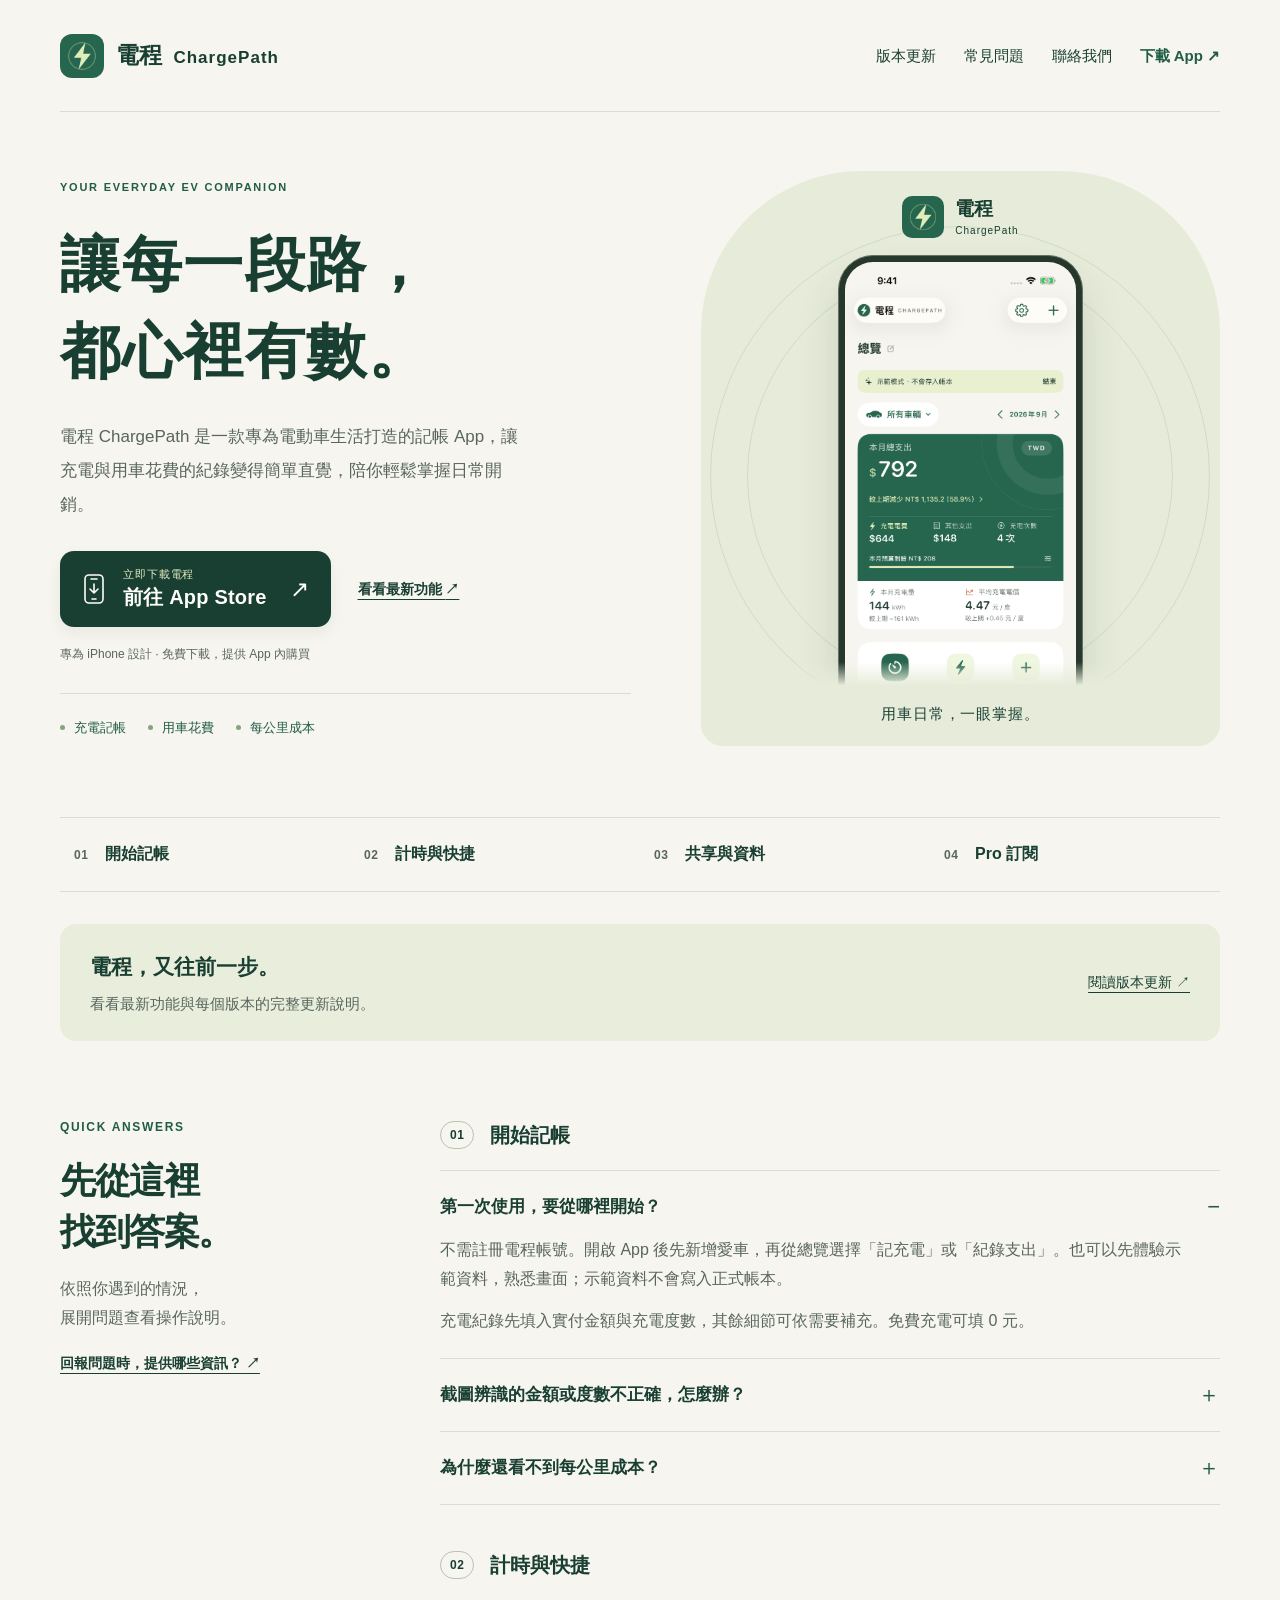
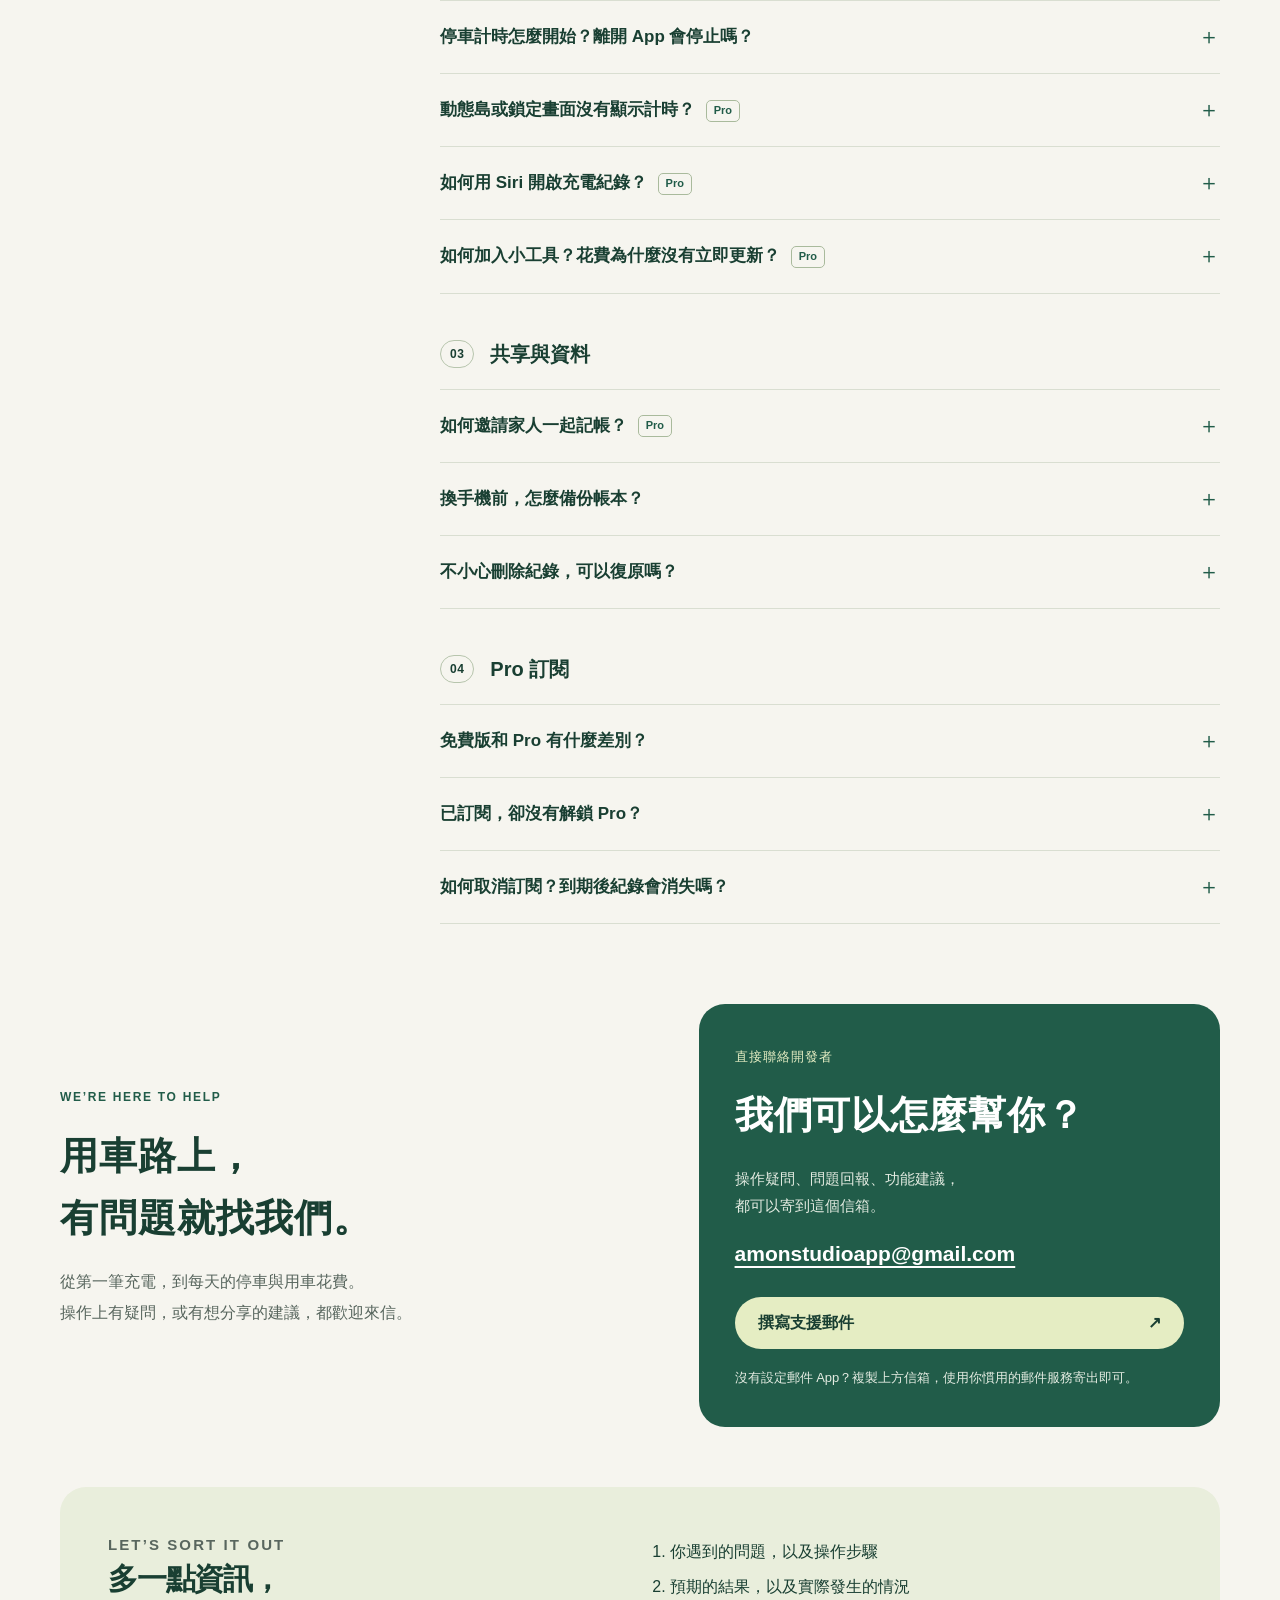
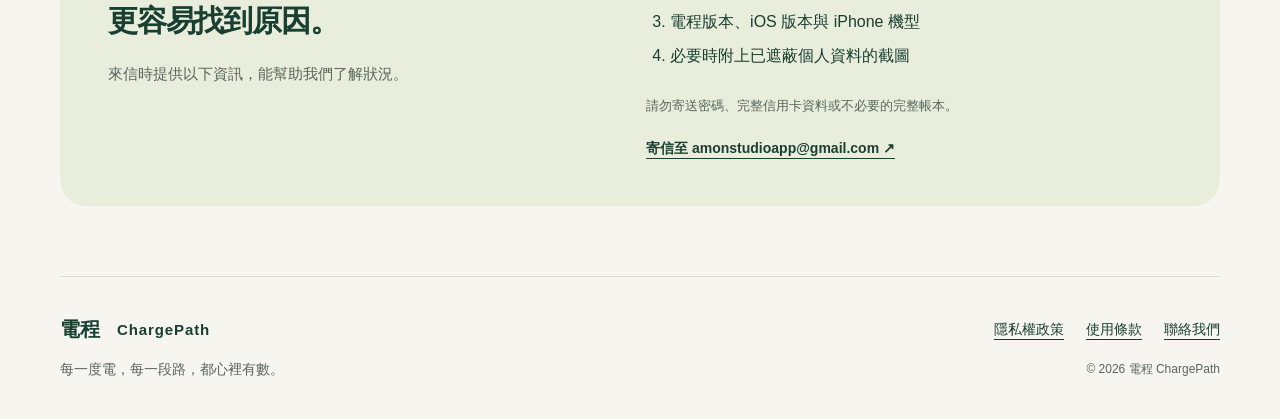
==== commit 469fcbd6: "fix: remove app preview disclaimer from homepage" ====
--- a/index.html
+++ b/index.html
@@ -43,7 +43,7 @@
         <div class="preview-orbit" aria-hidden="true"></div>
         <div class="preview-brand"><img src="assets/app-icon.png" width="42" height="42" alt=""><div>電程<span>ChargePath</span></div></div>
         <div class="phone-preview"><img src="assets/app-overview.png" width="1206" height="2622" alt="電程 App 總覽：本月支出、充電量與預算集中顯示，畫面使用示範資料。" fetchpriority="high"></div>
-        <figcaption>用車日常，一眼掌握。<span>App 畫面示意</span></figcaption>
+        <figcaption>用車日常，一眼掌握。</figcaption>
       </figure>
     </section>
     <section class="topic-strip wrap" aria-label="快速尋找支援主題">
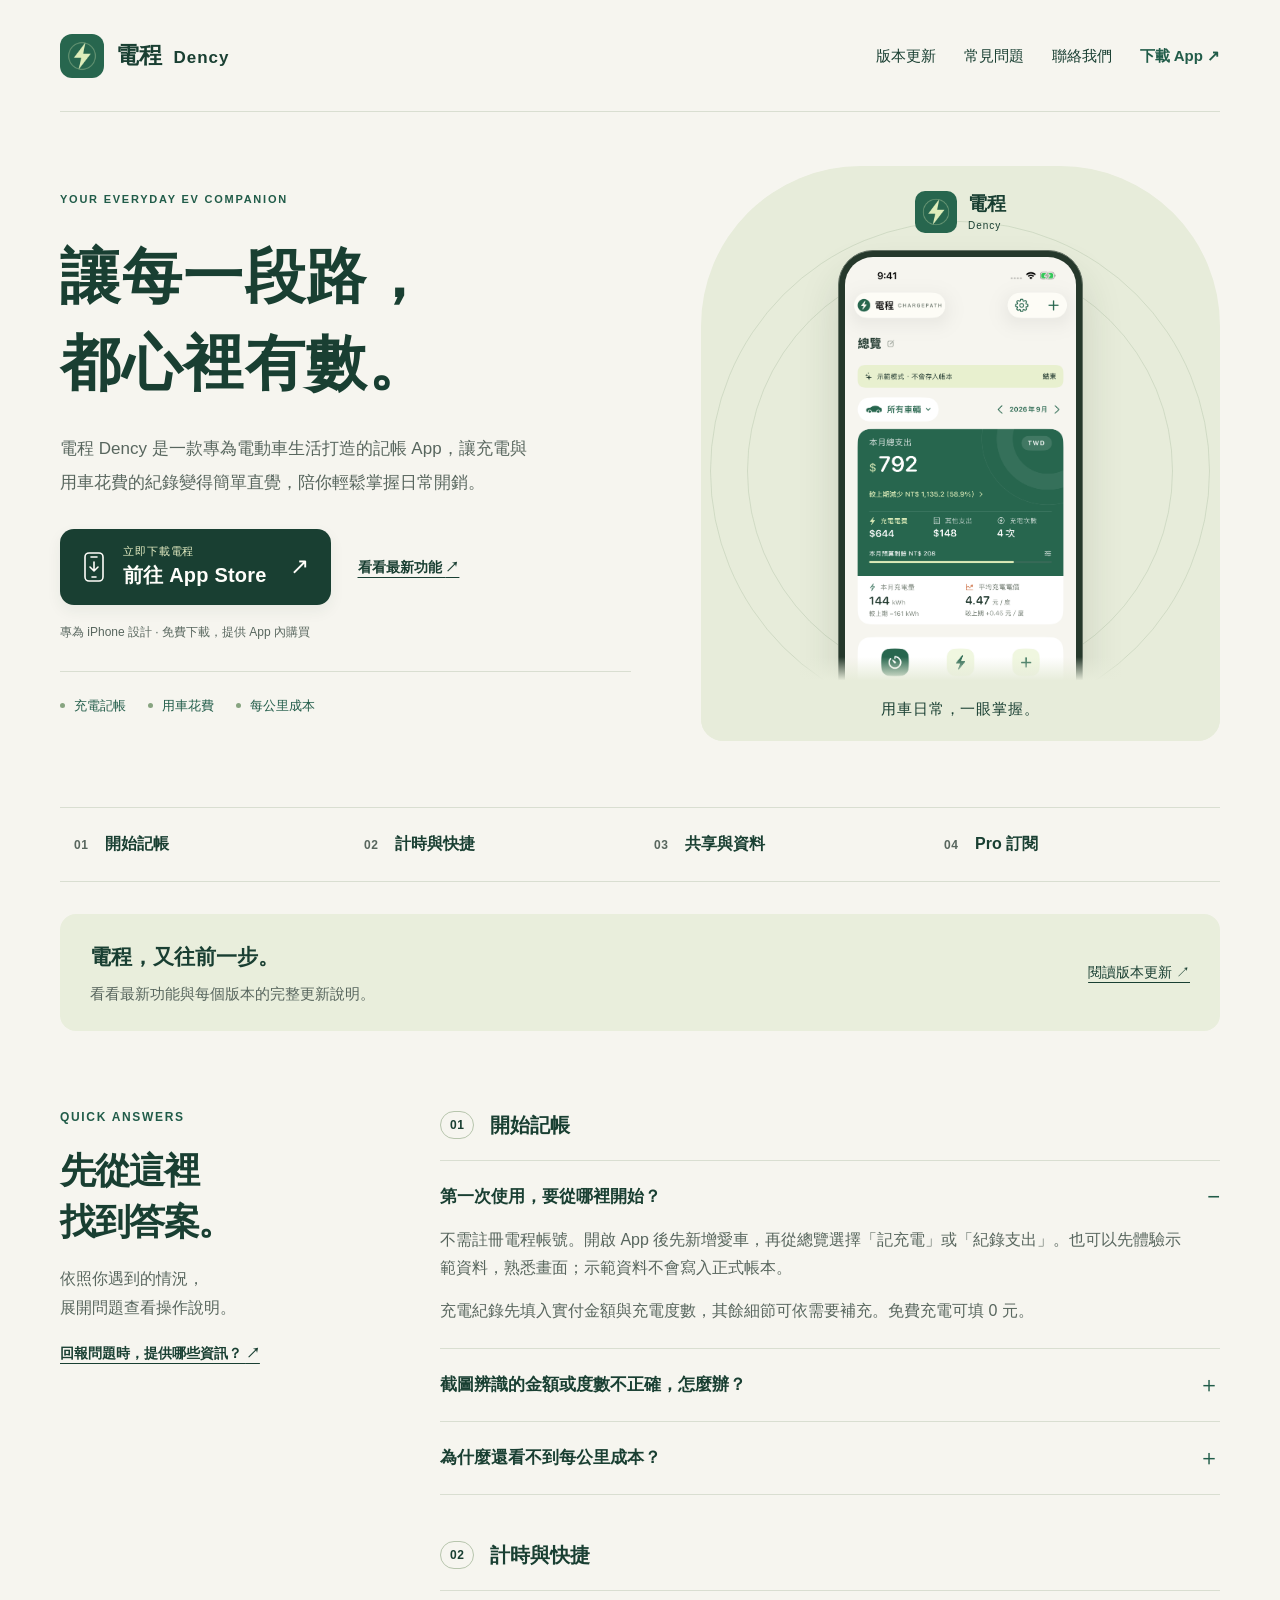
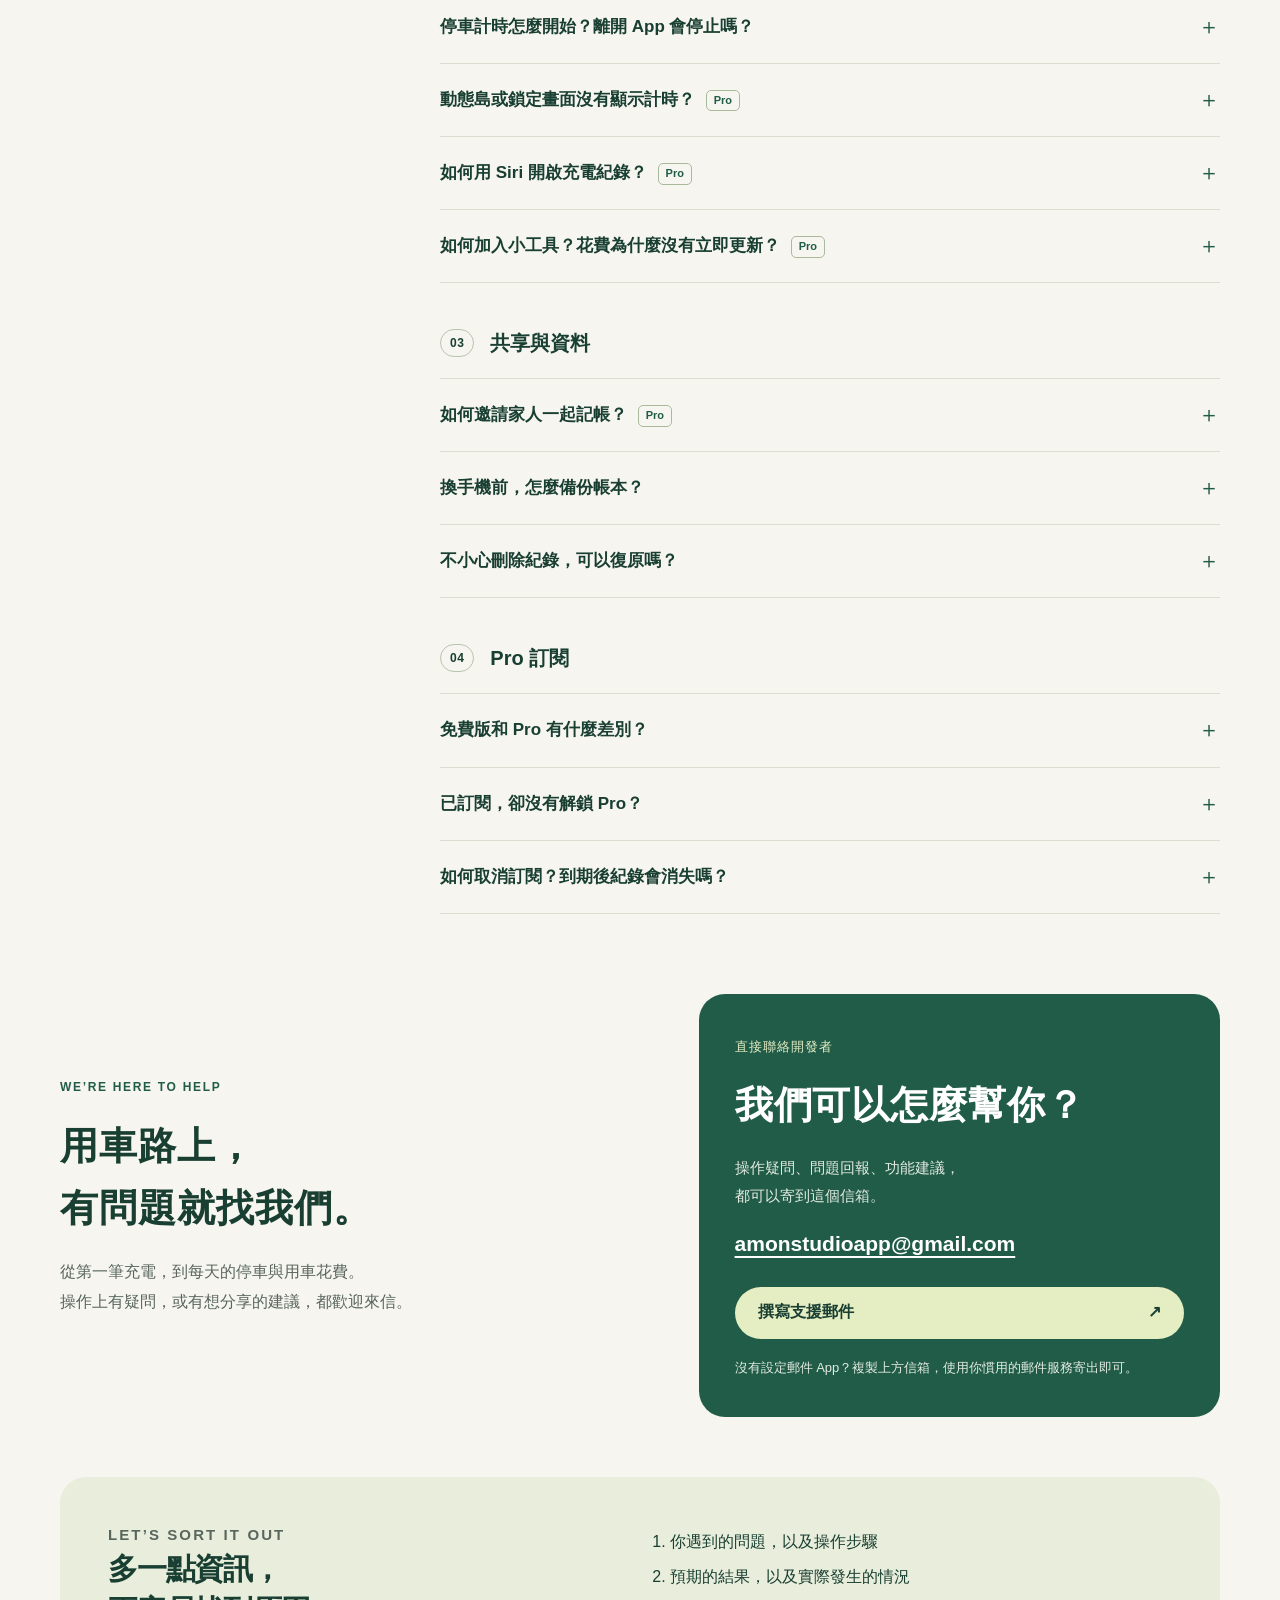
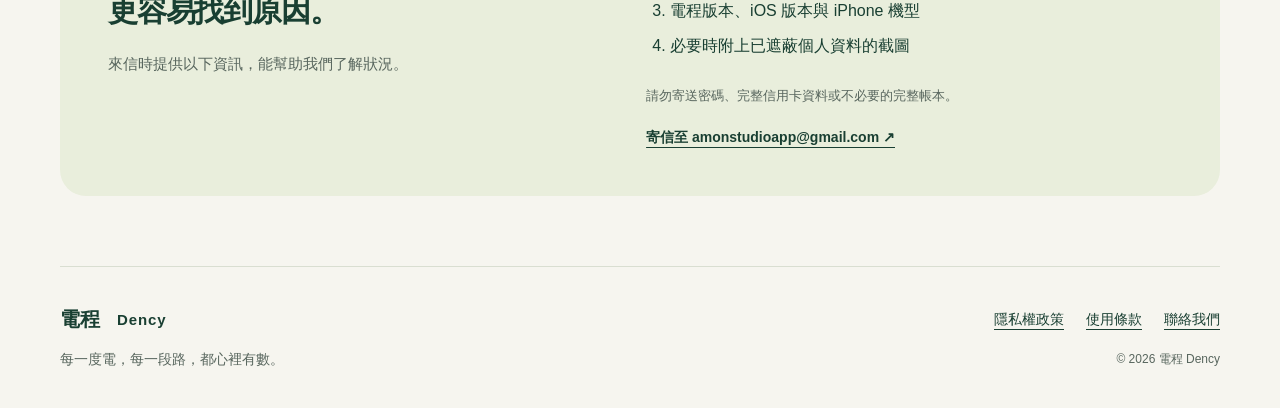
==== commit afb99a07: "docs: rename support site brand to Dency" ====
--- a/index.html
+++ b/index.html
@@ -4,11 +4,21 @@
   <meta charset="utf-8">
   <meta name="viewport" content="width=device-width, initial-scale=1">
   <meta name="theme-color" content="#215c49">
-  <meta name="description" content="電程 ChargePath，專為電動車生活打造的記帳 App。輕鬆記錄充電與用車花費，前往 App Store 下載，讓每一段路都心裡有數。">
-  <title>電程 ChargePath｜電動車生活的隨身帳本</title>
-  <meta property="og:title" content="電程 ChargePath｜電動車生活的隨身帳本">
+  <meta name="description" content="電程 Dency，專為電動車生活打造的記帳 App。輕鬆記錄充電與用車花費，前往 App Store 下載，讓每一段路都心裡有數。">
+  <title>電程 Dency｜電動車生活的隨身帳本</title>
+  <meta property="og:title" content="電程 Dency｜電動車生活的隨身帳本">
   <meta property="og:description" content="記錄充電與用車花費，讓每一段路，都心裡有數。立即前往 App Store 下載。">
-  <meta property="og:image" content="https://amonstudioapp.github.io/chargepath-support/assets/app-icon.png">
+  <meta property="og:image" content="https://amonstudioapp.github.io/chargepath-support/assets/chargepath-share-v1.png">
+  <meta property="og:image:secure_url" content="https://amonstudioapp.github.io/chargepath-support/assets/chargepath-share-v1.png">
+  <meta property="og:image:type" content="image/png">
+  <meta property="og:image:width" content="1200">
+  <meta property="og:image:height" content="630">
+  <meta property="og:image:alt" content="電程 Dency：每一度電，每一段路，都心裡有數。">
+  <meta property="og:site_name" content="電程 Dency">
+  <meta property="og:locale" content="zh_TW">
+  <meta name="twitter:card" content="summary_large_image">
+  <meta name="twitter:image" content="https://amonstudioapp.github.io/chargepath-support/assets/chargepath-share-v1.png">
+  <meta name="twitter:image:alt" content="電程 Dency：每一度電，每一段路，都心裡有數。">
   <meta property="og:url" content="https://amonstudioapp.github.io/chargepath-support/">
   <meta property="og:type" content="website">
   <link rel="canonical" href="https://amonstudioapp.github.io/chargepath-support/">
@@ -20,7 +30,7 @@
 <body class="home-page">
   <a class="skip" href="#main">跳至主要內容</a>
   <header class="header wrap">
-    <a class="brand" href="./" aria-label="電程 ChargePath 支援首頁"><img src="assets/app-icon.png" width="44" height="44" alt=""><span>電程 <span class="wordmark">ChargePath</span></span></a>
+    <a class="brand" href="./" aria-label="電程 Dency 支援首頁"><img src="assets/app-icon.png" width="44" height="44" alt=""><span>電程 <span class="wordmark">Dency</span></span></a>
     <nav aria-label="主要導覽"><a href="updates/">版本更新</a><a href="#faq">常見問題</a><a href="#contact">聯絡我們</a><a class="nav-download" href="https://apps.apple.com/tw/app/id6809342215" aria-label="在 App Store 下載電程">下載 App <span aria-hidden="true">↗</span></a></nav>
   </header>
   <main id="main">
@@ -28,9 +38,9 @@
       <div class="download-copy">
         <p class="eyebrow">YOUR EVERYDAY EV COMPANION</p>
         <h1 id="hero-title">讓每一段路，<br>都心裡有數。</h1>
-        <p class="download-intro">電程 ChargePath 是一款專為電動車生活打造的記帳 App，讓充電與用車花費的紀錄變得簡單直覺，陪你輕鬆掌握日常開銷。</p>
+        <p class="download-intro">電程 Dency 是一款專為電動車生活打造的記帳 App，讓充電與用車花費的紀錄變得簡單直覺，陪你輕鬆掌握日常開銷。</p>
         <div class="download-actions">
-          <a class="store-download" href="https://apps.apple.com/tw/app/id6809342215" aria-label="在 App Store 下載電程 ChargePath">
+          <a class="store-download" href="https://apps.apple.com/tw/app/id6809342215" aria-label="在 App Store 下載電程 Dency">
             <svg width="24" height="30" viewBox="0 0 24 30" fill="none" aria-hidden="true"><rect x="3" y="1" width="18" height="28" rx="4" stroke="currentColor" stroke-width="1.6"/><path d="M9 5h6M10 25h4M12 10v9m-4-4 4 4 4-4" stroke="currentColor" stroke-width="1.6" stroke-linecap="round" stroke-linejoin="round"/></svg>
             <span><span class="store-kicker">立即下載電程</span><span class="store-name">前往 App Store</span></span><span class="store-arrow" aria-hidden="true">↗</span>
           </a>
@@ -41,7 +51,7 @@
       </div>
       <figure class="app-preview">
         <div class="preview-orbit" aria-hidden="true"></div>
-        <div class="preview-brand"><img src="assets/app-icon.png" width="42" height="42" alt=""><div>電程<span>ChargePath</span></div></div>
+        <div class="preview-brand"><img src="assets/app-icon.png" width="42" height="42" alt=""><div>電程<span>Dency</span></div></div>
         <div class="phone-preview"><img src="assets/app-overview.png" width="1206" height="2622" alt="電程 App 總覽：本月支出、充電量與預算集中顯示，畫面使用示範資料。" fetchpriority="high"></div>
         <figcaption>用車日常，一眼掌握。</figcaption>
       </figure>
@@ -104,6 +114,6 @@
       <div><ol><li>你遇到的問題，以及操作步驟</li><li>預期的結果，以及實際發生的情況</li><li>電程版本、iOS 版本與 iPhone 機型</li><li>必要時附上已遮蔽個人資料的截圖</li></ol><p class="muted">請勿寄送密碼、完整信用卡資料或不必要的完整帳本。</p><a class="text-link" href="mailto:amonstudioapp@gmail.com">寄信至 amonstudioapp@gmail.com ↗</a></div>
     </section>
   </main>
-  <footer class="footer wrap"><a class="brand" href="./">電程 <span class="wordmark">ChargePath</span></a><p>每一度電，每一段路，都心裡有數。</p><div><a href="privacy.html">隱私權政策</a><a href="https://www.apple.com/legal/internet-services/itunes/dev/stdeula/">使用條款</a><a href="mailto:amonstudioapp@gmail.com">聯絡我們</a></div><small>© 2026 電程 ChargePath</small></footer>
+  <footer class="footer wrap"><a class="brand" href="./">電程 <span class="wordmark">Dency</span></a><p>每一度電，每一段路，都心裡有數。</p><div><a href="privacy.html">隱私權政策</a><a href="https://www.apple.com/legal/internet-services/itunes/dev/stdeula/">使用條款</a><a href="mailto:amonstudioapp@gmail.com">聯絡我們</a></div><small>© 2026 電程 Dency</small></footer>
 </body>
 </html>
--- a/updates.css
+++ b/updates.css
@@ -48,7 +48,6 @@
 .detail-meta { display: flex; flex-wrap: wrap; gap: 14px 28px; align-items: center; margin-bottom: 24px; font-size: 13px; color: var(--muted); }
 .detail-hero h1 { font-family: var(--display); font-size: clamp(33px, 4.4vw, 55px); font-weight: 600; line-height: 1.5; letter-spacing: .025em; margin-bottom: 23px; text-wrap: balance; }
 .detail-summary { font-size: 18px; color: var(--muted); max-width: 800px; margin: 0; }
-.detail-highlights { border-block: 1px solid var(--line); padding: 30px 0 34px; }
 .release-body { display: grid; grid-template-columns: 280px 1fr; gap: 70px; padding: 64px 0 34px; }
 .release-aside { align-self: start; position: sticky; top: 30px; }
 .release-aside h2 { font-family: var(--display); font-size: 27px; line-height: 1.5; font-weight: 600; margin-bottom: 16px; }
@@ -103,7 +102,6 @@
   .detail-hero { padding: 30px 0 32px; }
   .detail-summary { font-size: 16px; }
   .detail-meta { margin-bottom: 17px; }
-  .detail-highlights { padding-block: 26px; }
   .release-body { grid-template-columns: 1fr; gap: 32px; padding-top: 35px; }
   .release-aside { position: static; }
   .release-aside p:not(.eyebrow) { display: none; }
